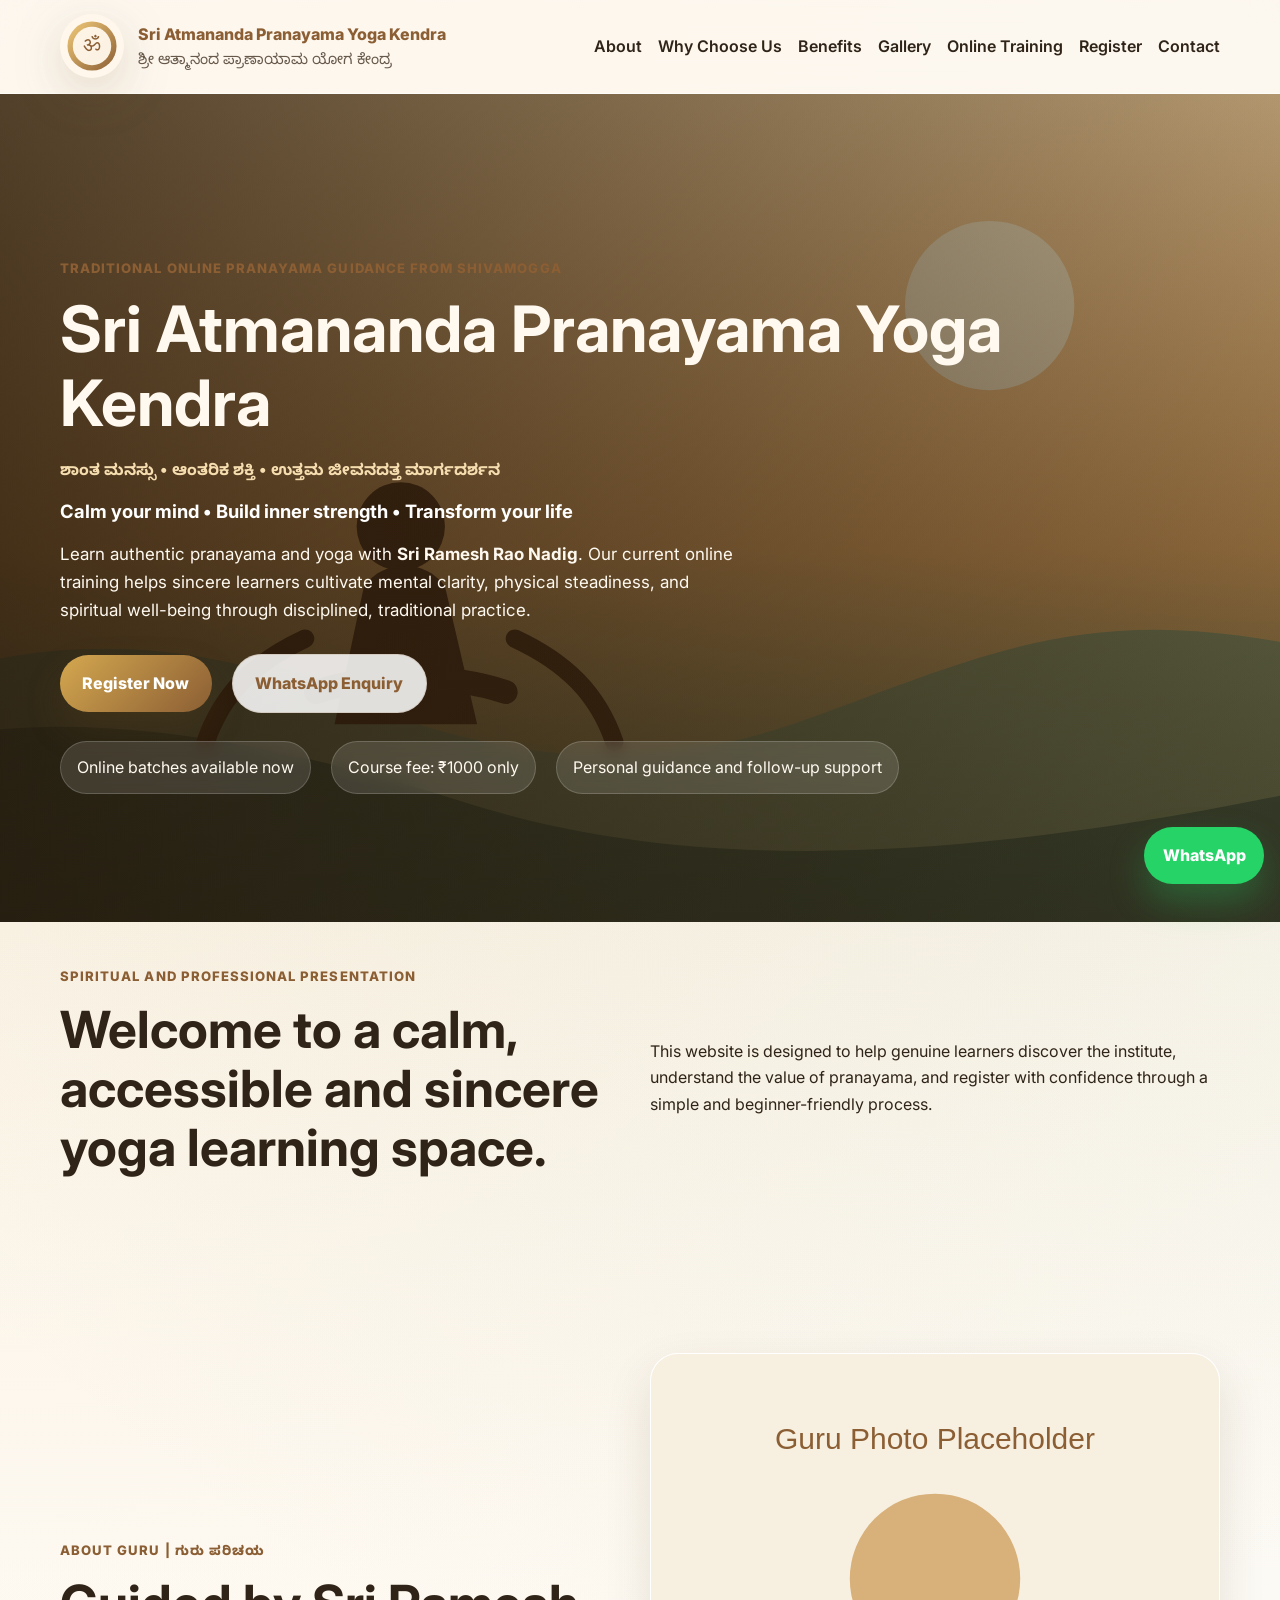
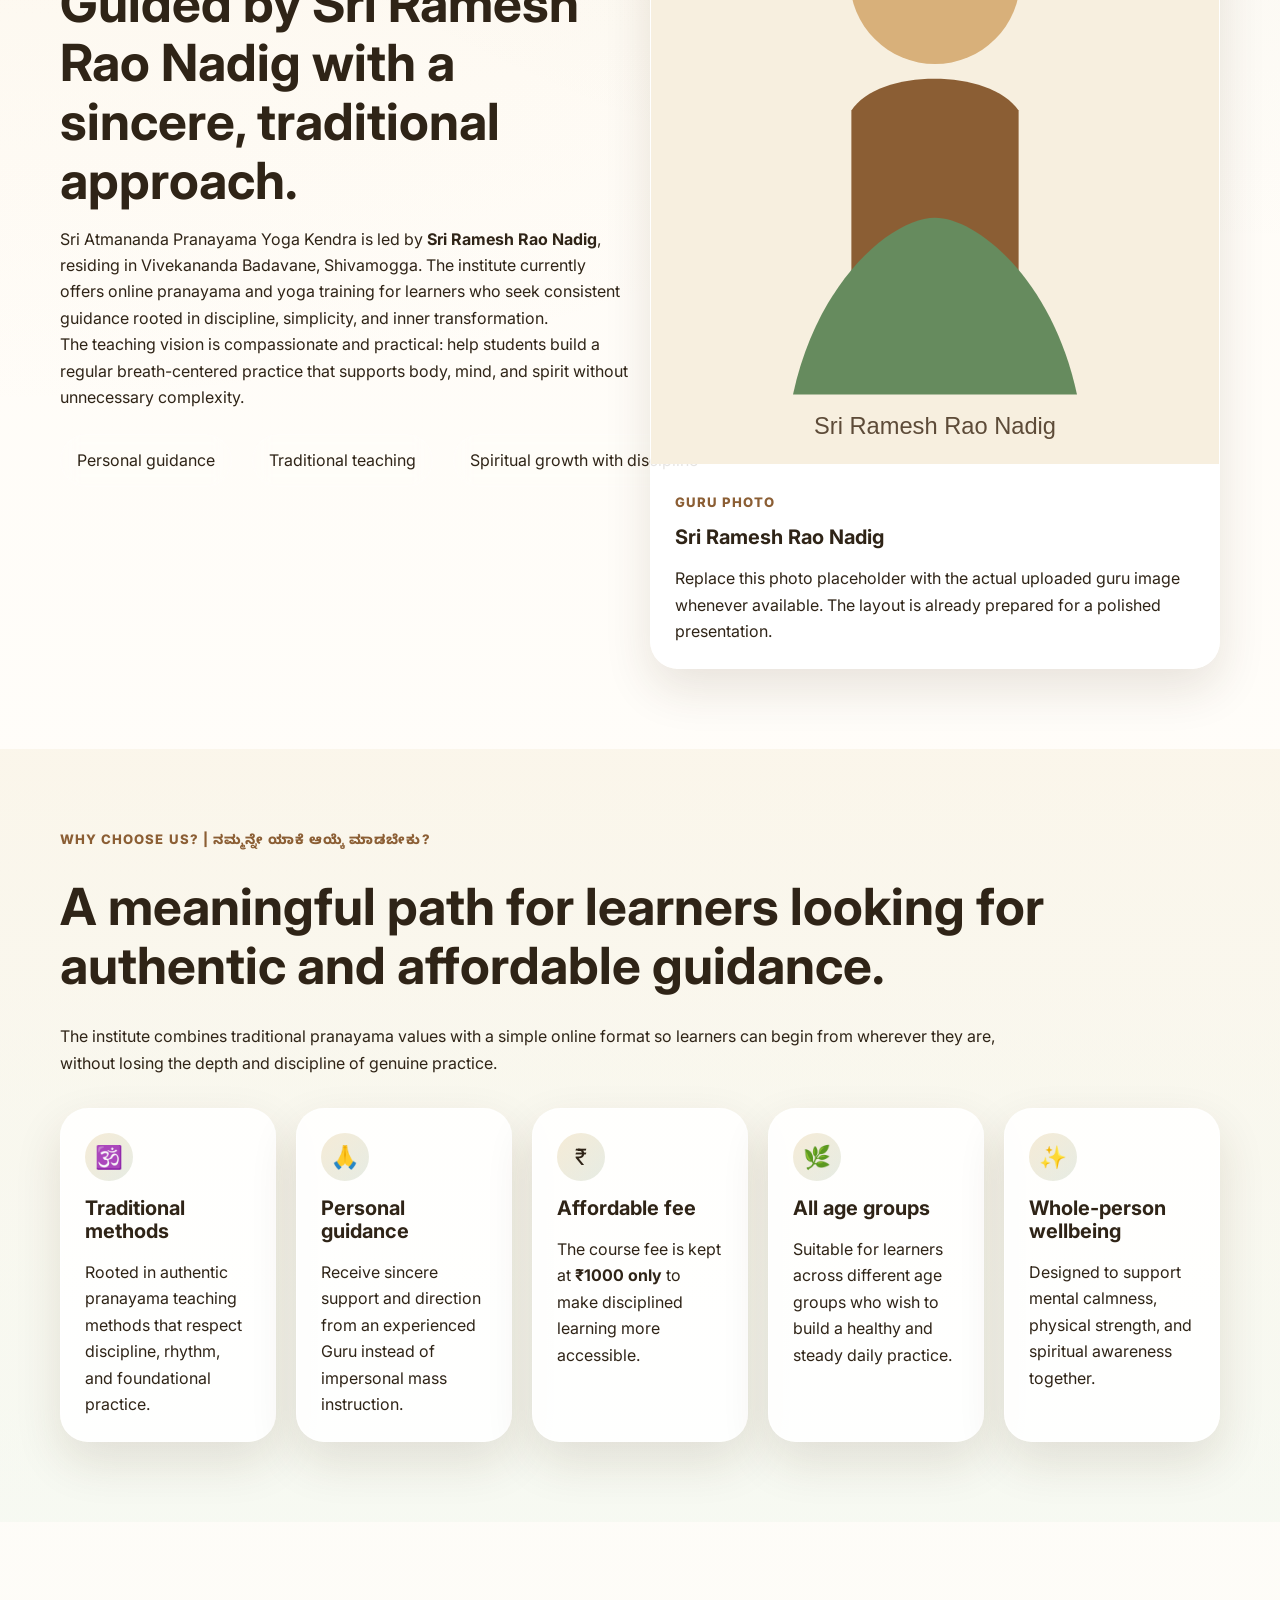
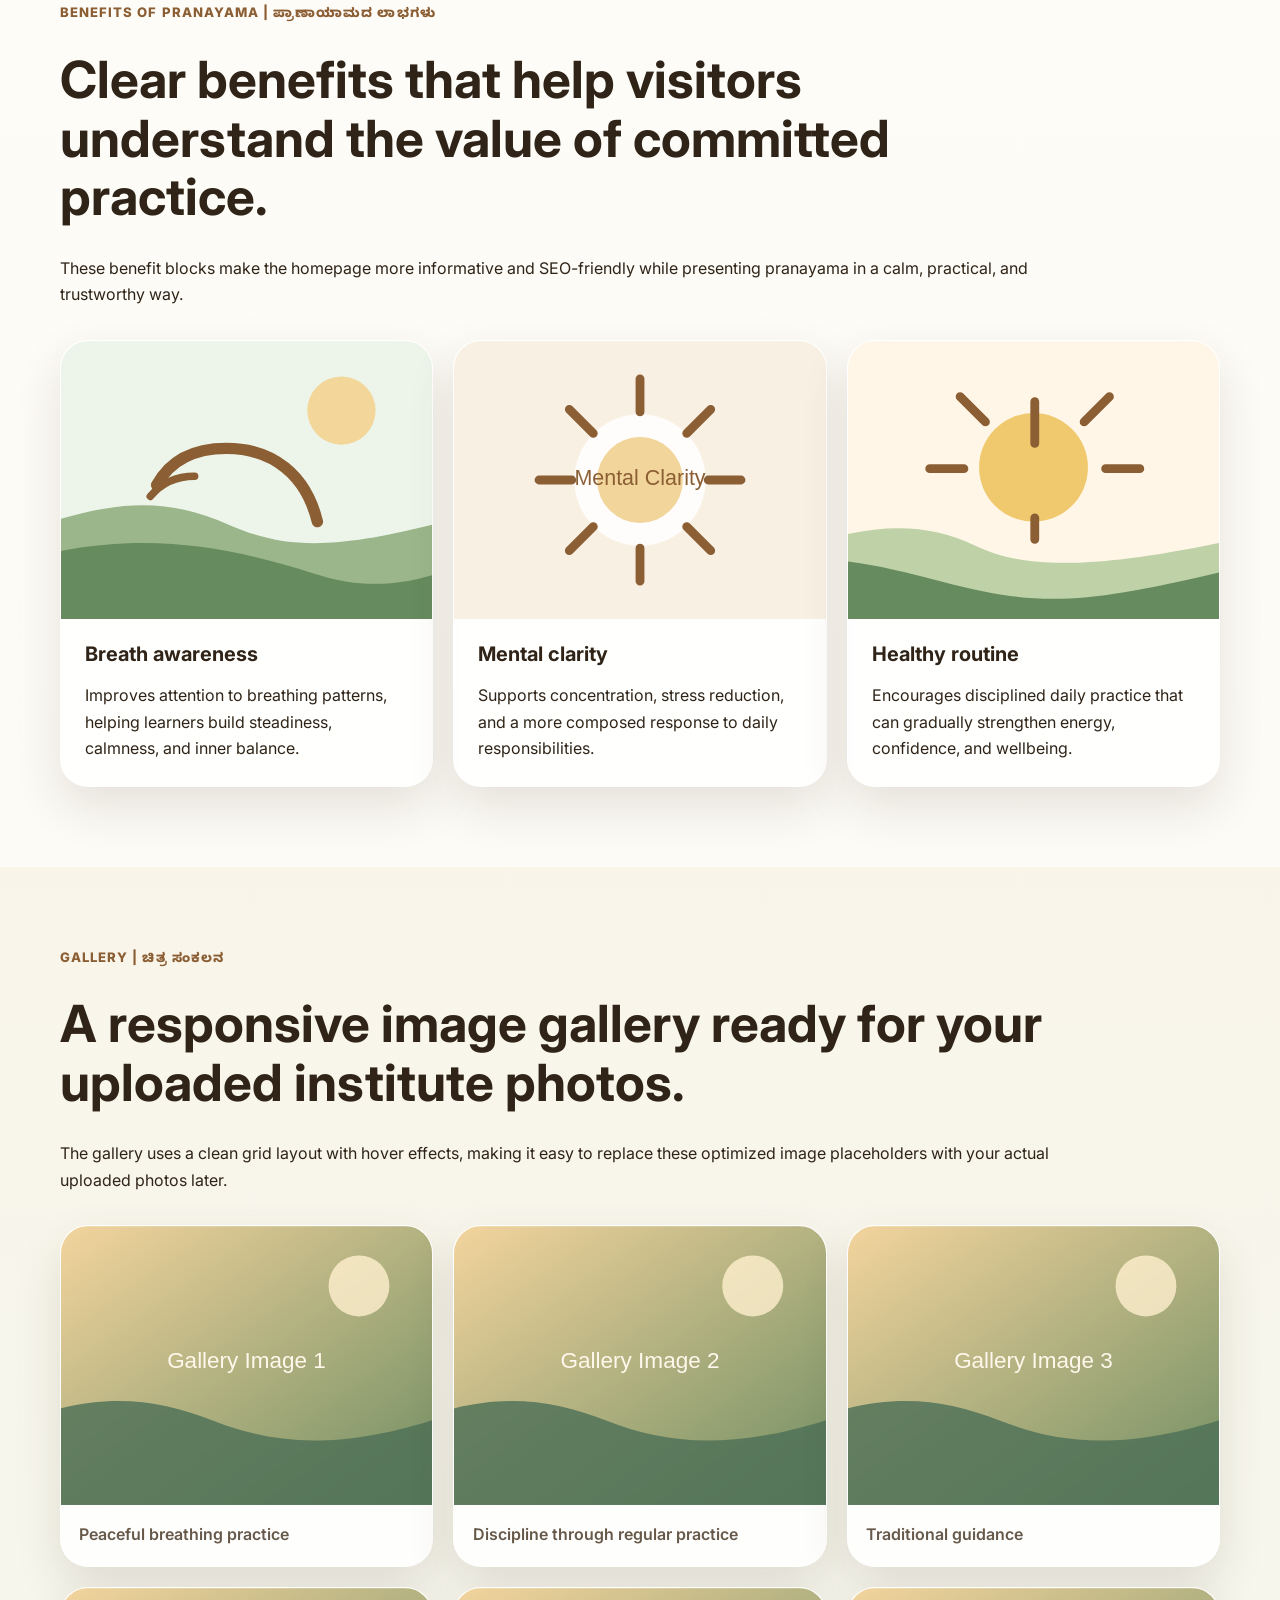
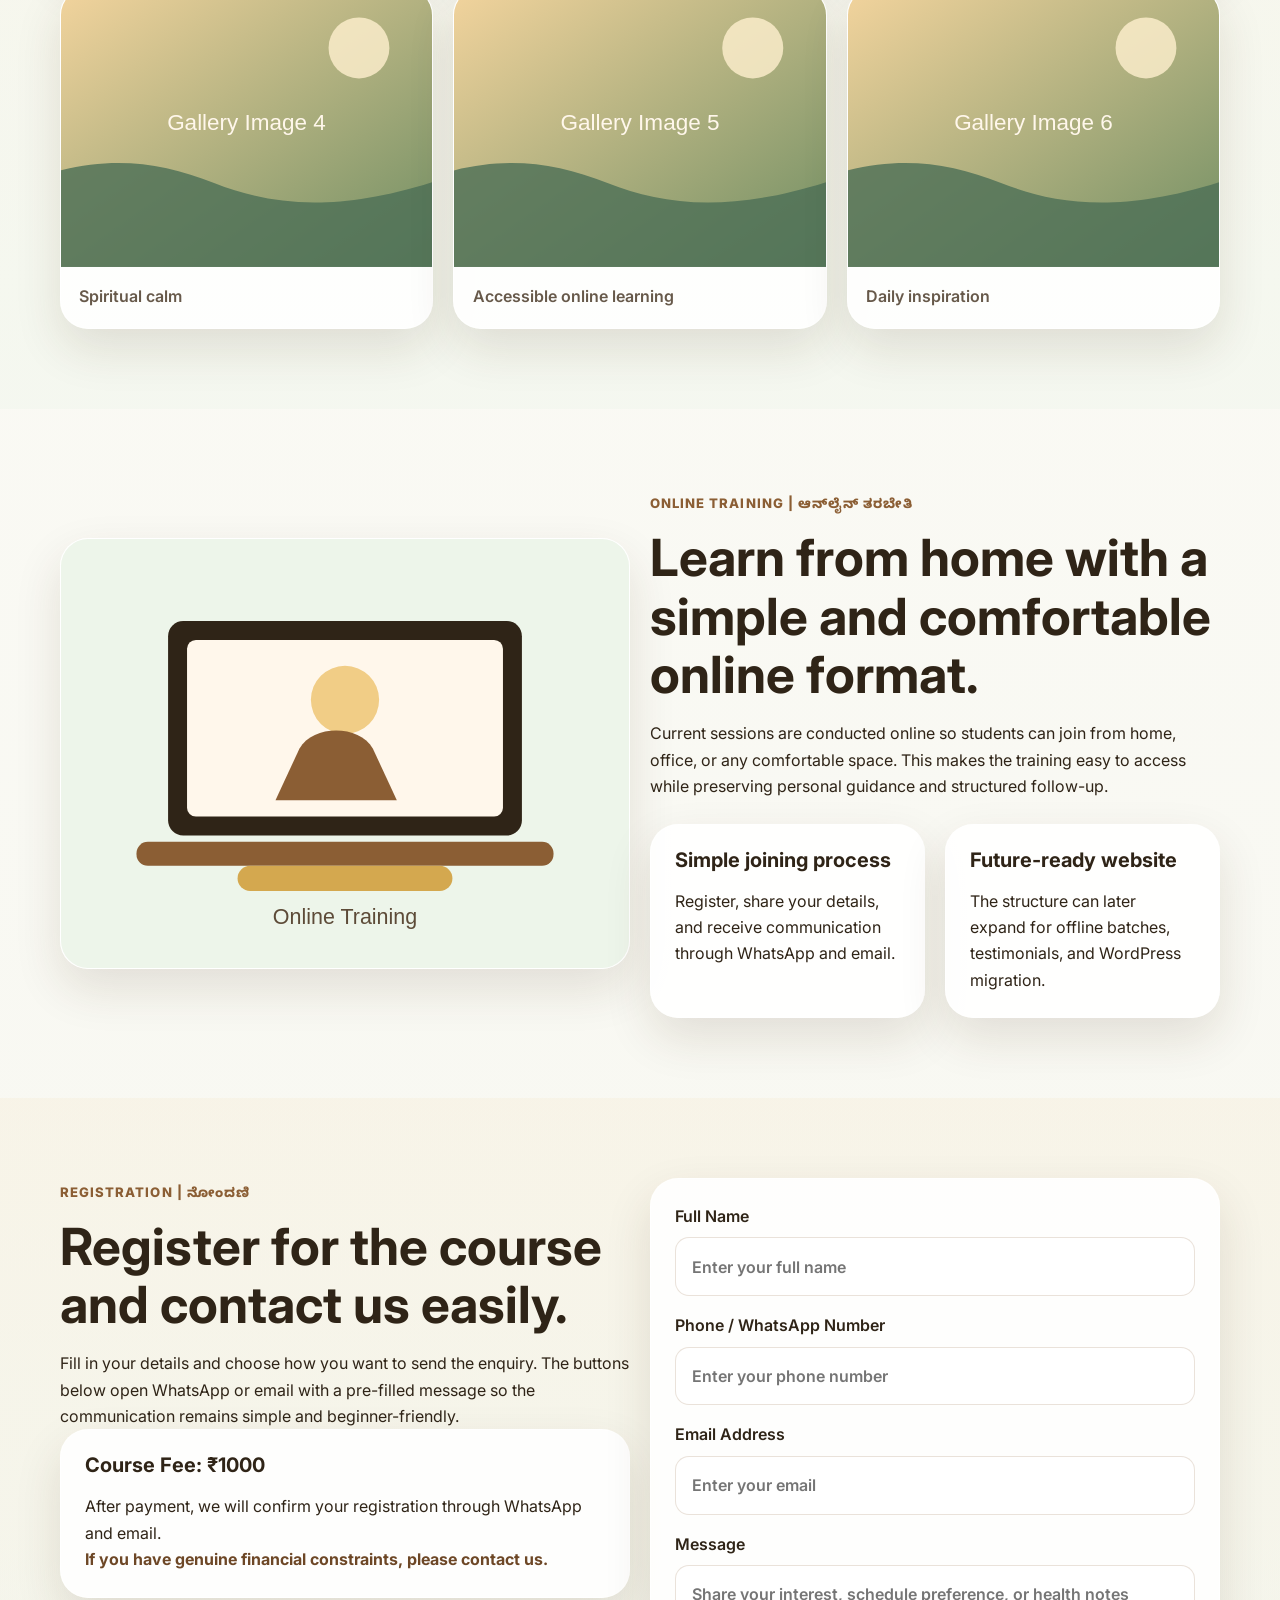
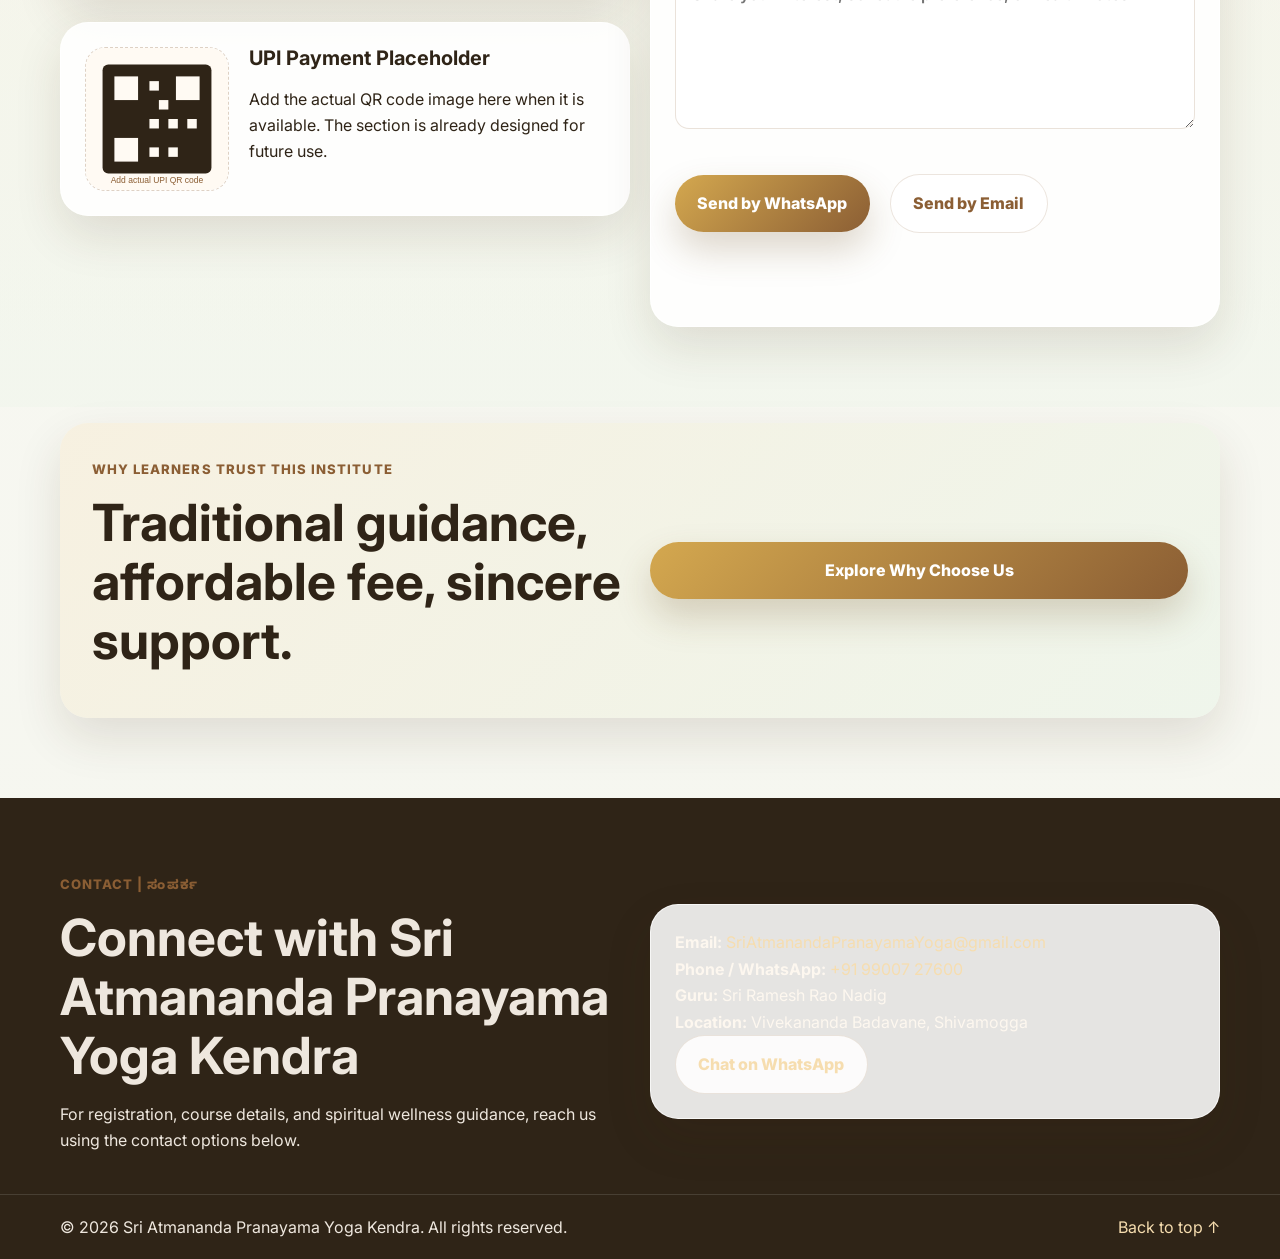
==== index.html @ c5e2871c "Final website upload from Codex Desktop" ====
<!DOCTYPE html>
<html lang="en">
  <head>
    <meta charset="UTF-8" />
    <meta name="viewport" content="width=device-width, initial-scale=1.0" />
    <title>Sri Atmananda Pranayama Yoga Kendra | Online Pranayama & Yoga Training in Shivamogga</title>
    <meta
      name="description"
      content="Sri Atmananda Pranayama Yoga Kendra offers traditional online pranayama and yoga training guided by Sri Ramesh Rao Nadig from Shivamogga. Join with personal guidance, affordable course fee, and a calm spiritual learning environment."
    />
    <meta
      name="keywords"
      content="Sri Atmananda Pranayama Yoga Kendra, Pranayama classes, Online yoga training, Sri Ramesh Rao Nadig, Shivamogga yoga, Kannada yoga classes, pranayama online"
    />
    <meta name="author" content="Tech SathyA" />
    <meta name="robots" content="index, follow" />
    <meta name="theme-color" content="#8b5e34" />
    <meta property="og:title" content="Sri Atmananda Pranayama Yoga Kendra" />
    <meta
      property="og:description"
      content="Calm your mind • Build inner strength • Transform your life through guided online pranayama and yoga training."
    />
    <meta property="og:type" content="website" />
    <meta property="og:url" content="https://example.github.io/site/" />
    <meta property="og:image" content="images/hero-pranayama.svg" />
    <meta name="twitter:card" content="summary_large_image" />
    <link rel="preconnect" href="https://fonts.googleapis.com" />
    <link rel="preconnect" href="https://fonts.gstatic.com" crossorigin />
    <link
      href="https://fonts.googleapis.com/css2?family=Inter:wght@400;500;600;700;800&family=Noto+Sans+Kannada:wght@400;500;600;700&display=swap"
      rel="stylesheet"
    />
    <link rel="stylesheet" href="style.css" />
    <script type="application/ld+json">
      {
        "@context": "https://schema.org",
        "@type": "SportsActivityLocation",
        "name": "Sri Atmananda Pranayama Yoga Kendra",
        "alternateName": "ಶ್ರೀ ಆತ್ಮಾನಂದ ಪ್ರಾಣಾಯಾಮ ಯೋಗ ಕೇಂದ್ರ",
        "description": "Traditional online pranayama and yoga training with personal guidance from Sri Ramesh Rao Nadig in Shivamogga.",
        "email": "SriAtmanandaPranayamaYoga@gmail.com",
        "telephone": "+91 99007 27600",
        "address": {
          "@type": "PostalAddress",
          "addressLocality": "Shivamogga",
          "addressRegion": "Karnataka",
          "addressCountry": "IN"
        },
        "founder": {
          "@type": "Person",
          "name": "Sri Ramesh Rao Nadig"
        },
        "offers": {
          "@type": "Offer",
          "name": "Online Pranayama and Yoga Training",
          "price": "1000",
          "priceCurrency": "INR"
        },
        "sameAs": ["https://wa.me/919900727600"]
      }
    </script>
  </head>
  <body>
    <a class="skip-link" href="#main-content">Skip to content</a>

    <header class="site-header" id="top">
      <div class="container nav-wrap">
        <a class="brand" href="#home" aria-label="Sri Atmananda Pranayama Yoga Kendra Home">
          <img
            class="brand-logo"
            src="images/logo.svg"
            width="64"
            height="64"
            alt="Sri Atmananda Pranayama Yoga Kendra logo with Om symbol"
          />
          <div>
            <p class="brand-title">Sri Atmananda Pranayama Yoga Kendra</p>
            <p class="brand-subtitle">ಶ್ರೀ ಆತ್ಮಾನಂದ ಪ್ರಾಣಾಯಾಮ ಯೋಗ ಕೇಂದ್ರ</p>
          </div>
        </a>

        <button class="menu-toggle" id="menuToggle" aria-expanded="false" aria-controls="navMenu" aria-label="Open menu">
          <span></span>
          <span></span>
          <span></span>
        </button>

        <nav class="nav-menu" id="navMenu" aria-label="Primary navigation">
          <a href="#about">About</a>
          <a href="#why-choose-us">Why Choose Us</a>
          <a href="#benefits">Benefits</a>
          <a href="#gallery">Gallery</a>
          <a href="#online-training">Online Training</a>
          <a href="#registration">Register</a>
          <a href="#contact">Contact</a>
        </nav>
      </div>
    </header>

    <main id="main-content">
      <section class="hero" id="home">
        <div class="hero-media">
          <img
            src="images/hero-pranayama.svg"
            width="1600"
            height="900"
            alt="Meditation and pranayama practice at sunrise representing calm breath and inner strength"
            fetchpriority="high"
          />
          <div class="hero-overlay"></div>
        </div>
        <div class="container hero-content reveal">
          <p class="eyebrow">Traditional online pranayama guidance from Shivamogga</p>
          <h1>Sri Atmananda Pranayama Yoga Kendra</h1>
          <p class="hero-kannada">ಶಾಂತ ಮನಸ್ಸು • ಆಂತರಿಕ ಶಕ್ತಿ • ಉತ್ತಮ ಜೀವನದತ್ತ ಮಾರ್ಗದರ್ಶನ</p>
          <p class="hero-mantra">Calm your mind • Build inner strength • Transform your life</p>
          <p class="lead">
            Learn authentic pranayama and yoga with <strong>Sri Ramesh Rao Nadig</strong>. Our current online
            training helps sincere learners cultivate mental clarity, physical steadiness, and spiritual well-being
            through disciplined, traditional practice.
          </p>
          <div class="hero-actions">
            <a class="btn btn-primary" href="#registration">Register Now</a>
            <a
              class="btn btn-secondary"
              href="https://wa.me/919900727600?text=Namasthe%20🙏%20I%20would%20like%20to%20know%20more%20about%20Sri%20Atmananda%20Pranayama%20Yoga%20Kendra."
              target="_blank"
              rel="noreferrer"
              >WhatsApp Enquiry</a
            >
          </div>
          <ul class="hero-highlights" role="list">
            <li>Online batches available now</li>
            <li>Course fee: ₹1000 only</li>
            <li>Personal guidance and follow-up support</li>
          </ul>
        </div>
      </section>

      <section class="section intro-band reveal">
        <div class="container intro-grid">
          <div>
            <p class="section-label">Spiritual and professional presentation</p>
            <h2>Welcome to a calm, accessible and sincere yoga learning space.</h2>
          </div>
          <p>
            This website is designed to help genuine learners discover the institute, understand the value of
            pranayama, and register with confidence through a simple and beginner-friendly process.
          </p>
        </div>
      </section>

      <section class="section" id="about">
        <div class="container split-layout split-reverse-on-mobile">
          <div class="reveal">
            <p class="section-label">About Guru | ಗುರು ಪರಿಚಯ</p>
            <h2>Guided by Sri Ramesh Rao Nadig with a sincere, traditional approach.</h2>
            <p>
              Sri Atmananda Pranayama Yoga Kendra is led by <strong>Sri Ramesh Rao Nadig</strong>, residing in
              Vivekananda Badavane, Shivamogga. The institute currently offers online pranayama and yoga training for
              learners who seek consistent guidance rooted in discipline, simplicity, and inner transformation.
            </p>
            <p>
              The teaching vision is compassionate and practical: help students build a regular breath-centered
              practice that supports body, mind, and spirit without unnecessary complexity.
            </p>
            <div class="about-points">
              <span>Personal guidance</span>
              <span>Traditional teaching</span>
              <span>Spiritual growth with discipline</span>
            </div>
          </div>
          <article class="guru-card reveal">
            <img
              src="images/guru-ramesh-rao.svg"
              width="720"
              height="900"
              alt="Portrait placeholder for Yoga Guru Sri Ramesh Rao Nadig"
              loading="lazy"
            />
            <div class="guru-card-body">
              <p class="section-label">Guru Photo</p>
              <h3>Sri Ramesh Rao Nadig</h3>
              <p>
                Replace this photo placeholder with the actual uploaded guru image whenever available. The layout is
                already prepared for a polished presentation.
              </p>
            </div>
          </article>
        </div>
      </section>

      <section class="section section-tint" id="why-choose-us">
        <div class="container">
          <div class="section-heading reveal">
            <p class="section-label">Why Choose Us? | ನಮ್ಮನ್ನೇ ಯಾಕೆ ಆಯ್ಕೆ ಮಾಡಬೇಕು?</p>
            <h2>A meaningful path for learners looking for authentic and affordable guidance.</h2>
            <p>
              The institute combines traditional pranayama values with a simple online format so learners can begin
              from wherever they are, without losing the depth and discipline of genuine practice.
            </p>
          </div>
          <div class="card-grid five-up">
            <article class="feature-card reveal">
              <div class="icon-badge">🕉️</div>
              <h3>Traditional methods</h3>
              <p>Rooted in authentic pranayama teaching methods that respect discipline, rhythm, and foundational practice.</p>
            </article>
            <article class="feature-card reveal">
              <div class="icon-badge">🙏</div>
              <h3>Personal guidance</h3>
              <p>Receive sincere support and direction from an experienced Guru instead of impersonal mass instruction.</p>
            </article>
            <article class="feature-card reveal">
              <div class="icon-badge">₹</div>
              <h3>Affordable fee</h3>
              <p>The course fee is kept at <strong>₹1000 only</strong> to make disciplined learning more accessible.</p>
            </article>
            <article class="feature-card reveal">
              <div class="icon-badge">🌿</div>
              <h3>All age groups</h3>
              <p>Suitable for learners across different age groups who wish to build a healthy and steady daily practice.</p>
            </article>
            <article class="feature-card reveal">
              <div class="icon-badge">✨</div>
              <h3>Whole-person wellbeing</h3>
              <p>Designed to support mental calmness, physical strength, and spiritual awareness together.</p>
            </article>
          </div>
        </div>
      </section>

      <section class="section" id="benefits">
        <div class="container">
          <div class="section-heading reveal">
            <p class="section-label">Benefits of Pranayama | ಪ್ರಾಣಾಯಾಮದ ಲಾಭಗಳು</p>
            <h2>Clear benefits that help visitors understand the value of committed practice.</h2>
            <p>
              These benefit blocks make the homepage more informative and SEO-friendly while presenting pranayama in a
              calm, practical, and trustworthy way.
            </p>
          </div>
          <div class="benefit-grid">
            <article class="benefit-card reveal">
              <img
                src="images/benefit-breath.svg"
                width="640"
                height="440"
                alt="Nature-inspired image representing deep breath awareness and calm regulation"
                loading="lazy"
              />
              <div>
                <h3>Breath awareness</h3>
                <p>Improves attention to breathing patterns, helping learners build steadiness, calmness, and inner balance.</p>
              </div>
            </article>
            <article class="benefit-card reveal">
              <img
                src="images/benefit-mind.svg"
                width="640"
                height="440"
                alt="Meditative image representing focus, clarity and emotional steadiness"
                loading="lazy"
              />
              <div>
                <h3>Mental clarity</h3>
                <p>Supports concentration, stress reduction, and a more composed response to daily responsibilities.</p>
              </div>
            </article>
            <article class="benefit-card reveal">
              <img
                src="images/benefit-energy.svg"
                width="640"
                height="440"
                alt="Sunrise image symbolizing vitality, inner energy and healthy routine"
                loading="lazy"
              />
              <div>
                <h3>Healthy routine</h3>
                <p>Encourages disciplined daily practice that can gradually strengthen energy, confidence, and wellbeing.</p>
              </div>
            </article>
          </div>
        </div>
      </section>

      <section class="section section-tint" id="gallery">
        <div class="container">
          <div class="section-heading reveal">
            <p class="section-label">Gallery | ಚಿತ್ರ ಸಂಕಲನ</p>
            <h2>A responsive image gallery ready for your uploaded institute photos.</h2>
            <p>
              The gallery uses a clean grid layout with hover effects, making it easy to replace these optimized image
              placeholders with your actual uploaded photos later.
            </p>
          </div>
          <div class="gallery-grid">
            <figure class="gallery-card reveal">
              <img src="images/gallery-1.svg" width="600" height="420" alt="Meditation and pranayama session visual for gallery item one" loading="lazy" />
              <figcaption>Peaceful breathing practice</figcaption>
            </figure>
            <figure class="gallery-card reveal">
              <img src="images/gallery-2.svg" width="600" height="420" alt="Yoga posture and mindful training visual for gallery item two" loading="lazy" />
              <figcaption>Discipline through regular practice</figcaption>
            </figure>
            <figure class="gallery-card reveal">
              <img src="images/gallery-3.svg" width="600" height="420" alt="Traditional yoga session visual for gallery item three" loading="lazy" />
              <figcaption>Traditional guidance</figcaption>
            </figure>
            <figure class="gallery-card reveal">
              <img src="images/gallery-4.svg" width="600" height="420" alt="Calm spiritual learning atmosphere visual for gallery item four" loading="lazy" />
              <figcaption>Spiritual calm</figcaption>
            </figure>
            <figure class="gallery-card reveal">
              <img src="images/gallery-5.svg" width="600" height="420" alt="Group online yoga learning visual for gallery item five" loading="lazy" />
              <figcaption>Accessible online learning</figcaption>
            </figure>
            <figure class="gallery-card reveal">
              <img src="images/gallery-6.svg" width="600" height="420" alt="Sunrise wellness and pranayama inspiration visual for gallery item six" loading="lazy" />
              <figcaption>Daily inspiration</figcaption>
            </figure>
          </div>
        </div>
      </section>

      <section class="section" id="online-training">
        <div class="container split-layout">
          <div class="training-visual reveal">
            <img
              src="images/online-training.svg"
              width="900"
              height="680"
              alt="Laptop-based online pranayama session representing digital yoga training"
              loading="lazy"
            />
          </div>
          <div class="reveal">
            <p class="section-label">Online Training | ಆನ್‌ಲೈನ್ ತರಬೇತಿ</p>
            <h2>Learn from home with a simple and comfortable online format.</h2>
            <p>
              Current sessions are conducted online so students can join from home, office, or any comfortable space.
              This makes the training easy to access while preserving personal guidance and structured follow-up.
            </p>
            <div class="mini-grid">
              <article class="mini-card">
                <h3>Simple joining process</h3>
                <p>Register, share your details, and receive communication through WhatsApp and email.</p>
              </article>
              <article class="mini-card">
                <h3>Future-ready website</h3>
                <p>The structure can later expand for offline batches, testimonials, and WordPress migration.</p>
              </article>
            </div>
          </div>
        </div>
      </section>

      <section class="section section-tint" id="registration">
        <div class="container split-layout align-start">
          <div class="reveal">
            <p class="section-label">Registration | ನೋಂದಣಿ</p>
            <h2>Register for the course and contact us easily.</h2>
            <p>
              Fill in your details and choose how you want to send the enquiry. The buttons below open WhatsApp or
              email with a pre-filled message so the communication remains simple and beginner-friendly.
            </p>
            <div class="pricing-card">
              <h3>Course Fee: ₹1000</h3>
              <p>After payment, we will confirm your registration through WhatsApp and email.</p>
              <p class="support-note">If you have genuine financial constraints, please contact us.</p>
            </div>
            <div class="upi-card">
              <img src="images/upi-placeholder.svg" width="300" height="300" alt="UPI QR code placeholder for Sri Atmananda Pranayama Yoga Kendra" loading="lazy" />
              <div>
                <h3>UPI Payment Placeholder</h3>
                <p>Add the actual QR code image here when it is available. The section is already designed for future use.</p>
              </div>
            </div>
          </div>
          <div class="form-shell reveal">
            <form id="registrationForm" class="registration-form">
              <label>
                Full Name
                <input id="name" name="name" type="text" placeholder="Enter your full name" required />
              </label>
              <label>
                Phone / WhatsApp Number
                <input id="phone" name="phone" type="tel" placeholder="Enter your phone number" required />
              </label>
              <label>
                Email Address
                <input id="email" name="email" type="email" placeholder="Enter your email" required />
              </label>
              <label>
                Message
                <textarea id="message" name="message" rows="5" placeholder="Share your interest, schedule preference, or health notes"></textarea>
              </label>
              <div class="form-actions">
                <button class="btn btn-primary" id="sendWhatsApp" type="button">Send by WhatsApp</button>
                <button class="btn btn-secondary" id="sendEmail" type="button">Send by Email</button>
              </div>
              <p class="form-status" id="formStatus" aria-live="polite"></p>
            </form>
          </div>
        </div>
      </section>

      <section class="section short-cta reveal">
        <div class="container cta-shell">
          <div>
            <p class="section-label">Why learners trust this institute</p>
            <h2>Traditional guidance, affordable fee, sincere support.</h2>
          </div>
          <a class="btn btn-primary" href="#why-choose-us">Explore Why Choose Us</a>
        </div>
      </section>
    </main>

    <footer class="site-footer" id="contact">
      <div class="container footer-grid">
        <div class="reveal">
          <p class="section-label">Contact | ಸಂಪರ್ಕ</p>
          <h2>Connect with Sri Atmananda Pranayama Yoga Kendra</h2>
          <p>
            For registration, course details, and spiritual wellness guidance, reach us using the contact options below.
          </p>
        </div>
        <div class="contact-card reveal">
          <p><strong>Email:</strong> <a href="mailto:SriAtmanandaPranayamaYoga@gmail.com">SriAtmanandaPranayamaYoga@gmail.com</a></p>
          <p><strong>Phone / WhatsApp:</strong> <a href="tel:+919900727600">+91 99007 27600</a></p>
          <p><strong>Guru:</strong> Sri Ramesh Rao Nadig</p>
          <p><strong>Location:</strong> Vivekananda Badavane, Shivamogga</p>
          <a
            class="btn btn-secondary"
            href="https://wa.me/919900727600?text=Namasthe%20🙏%20I%20am%20interested%20in%20your%20pranayama%20course."
            target="_blank"
            rel="noreferrer"
            >Chat on WhatsApp</a
          >
        </div>
      </div>
      <div class="footer-bottom">
        <div class="container footer-bottom-wrap">
          <p>© <span id="currentYear"></span> Sri Atmananda Pranayama Yoga Kendra. All rights reserved.</p>
          <a href="#top">Back to top ↑</a>
        </div>
      </div>
    </footer>

    <a
      class="floating-whatsapp"
      href="https://wa.me/919900727600?text=Namasthe%20🙏%20I%20would%20like%20to%20know%20more%20about%20the%20pranayama%20course."
      target="_blank"
      rel="noreferrer"
      aria-label="Chat on WhatsApp"
      >WhatsApp</a
    >

    <script src="script.js"></script>
  </body>
</html>
---- style.css ----
:root {
  --bg: #fffaf3;
  --surface: rgba(255, 255, 255, 0.88);
  --surface-strong: #ffffff;
  --surface-tint: #f7f0df;
  --surface-soft: #edf5ea;
  --text: #2f2417;
  --muted: #67594a;
  --primary: #8b5e34;
  --primary-dark: #6d4726;
  --gold: #d4a84f;
  --green: #668b5e;
  --border: rgba(139, 94, 52, 0.16);
  --shadow: 0 20px 48px rgba(67, 45, 19, 0.12);
  --radius-lg: 28px;
  --radius-md: 20px;
  --radius-sm: 14px;
  --container: min(1160px, calc(100% - 2rem));
  --transition: 220ms ease;
}

* {
  box-sizing: border-box;
}

html {
  scroll-behavior: smooth;
}

body {
  margin: 0;
  font-family: "Inter", "Noto Sans Kannada", system-ui, sans-serif;
  color: var(--text);
  background:
    radial-gradient(circle at top left, rgba(212, 168, 79, 0.18), transparent 26%),
    radial-gradient(circle at right top, rgba(102, 139, 94, 0.12), transparent 24%),
    linear-gradient(180deg, #fffaf3 0%, #fffdf9 32%, #f5f6ef 100%);
  line-height: 1.65;
}

a {
  color: var(--primary);
  text-decoration: none;
}

a:hover {
  text-decoration: underline;
}

img {
  display: block;
  max-width: 100%;
  height: auto;
}

button,
input,
textarea {
  font: inherit;
}

.container {
  width: var(--container);
  margin-inline: auto;
}

.skip-link {
  position: absolute;
  left: -999px;
  top: 1rem;
}

.skip-link:focus {
  left: 1rem;
  z-index: 100;
  background: #fff;
  padding: 0.8rem 1rem;
  border-radius: 999px;
}

.site-header {
  position: sticky;
  top: 0;
  z-index: 30;
  background: rgba(255, 250, 243, 0.84);
  backdrop-filter: blur(16px);
  border-bottom: 1px solid rgba(255, 255, 255, 0.55);
}

.nav-wrap,
.intro-grid,
.split-layout,
.footer-grid,
.footer-bottom-wrap,
.cta-shell,
.mini-grid,
.benefit-grid,
.gallery-grid,
.card-grid,
.form-actions,
.hero-actions,
.about-points,
.hero-highlights {
  display: grid;
  gap: 1.25rem;
}

.nav-wrap {
  grid-template-columns: auto auto;
  align-items: center;
  justify-content: space-between;
  padding: 0.9rem 0;
}

.brand {
  display: inline-flex;
  align-items: center;
  gap: 0.85rem;
}

.brand:hover {
  text-decoration: none;
}

.brand-logo {
  width: 4rem;
  height: 4rem;
  filter: drop-shadow(0 14px 24px rgba(107, 71, 27, 0.18));
}

.brand-title,
.brand-subtitle {
  margin: 0;
}

.brand-title {
  font-size: 1rem;
  font-weight: 800;
}

.brand-subtitle {
  font-size: 0.92rem;
  color: var(--muted);
}

.nav-menu {
  display: flex;
  flex-wrap: wrap;
  gap: 1rem;
  align-items: center;
}

.nav-menu a {
  font-weight: 600;
  color: var(--text);
}

.menu-toggle {
  display: none;
  width: 3rem;
  height: 3rem;
  border: 1px solid var(--border);
  border-radius: 999px;
  background: var(--surface-strong);
  align-items: center;
  justify-content: center;
  gap: 0.22rem;
  padding: 0.5rem;
}

.menu-toggle span {
  display: block;
  width: 1.2rem;
  height: 2px;
  background: var(--text);
  border-radius: 999px;
}

.section {
  padding: 5rem 0;
}

.section-tint {
  background: linear-gradient(180deg, rgba(247, 240, 223, 0.55), rgba(237, 245, 234, 0.42));
}

.section-label,
.eyebrow {
  display: inline-block;
  margin-bottom: 0.8rem;
  text-transform: uppercase;
  letter-spacing: 0.08em;
  font-weight: 800;
  font-size: 0.82rem;
  color: var(--primary);
}

h1,
h2,
h3 {
  margin: 0 0 1rem;
  line-height: 1.15;
}

h1 {
  font-size: clamp(2.5rem, 5vw, 4.75rem);
}

h2 {
  font-size: clamp(2rem, 4vw, 3.25rem);
}

h3 {
  font-size: 1.25rem;
}

p,
ul,
figure {
  margin: 0;
}

.lead {
  max-width: 62ch;
  font-size: 1.06rem;
}

.hero {
  position: relative;
  min-height: 92vh;
  display: grid;
  align-items: center;
  overflow: clip;
}

.hero-media,
.hero-media img,
.hero-overlay {
  position: absolute;
  inset: 0;
}

.hero-media img {
  width: 100%;
  height: 100%;
  object-fit: cover;
}

.hero-overlay {
  background:
    linear-gradient(90deg, rgba(33, 20, 7, 0.72) 0%, rgba(33, 20, 7, 0.48) 45%, rgba(33, 20, 7, 0.18) 100%),
    linear-gradient(180deg, rgba(33, 20, 7, 0.18), rgba(33, 20, 7, 0.58));
}

.hero-content {
  position: relative;
  z-index: 1;
  color: #fff9f0;
  padding: 8rem 0 6rem;
}

.hero-kannada,
.hero-mantra {
  font-weight: 700;
  margin-bottom: 0.9rem;
}

.hero-kannada {
  color: #f6ddaf;
}

.hero-mantra {
  color: #ffffff;
  font-size: 1.15rem;
}

.hero-actions,
.form-actions {
  grid-template-columns: repeat(2, max-content);
  align-items: center;
  margin: 1.8rem 0;
}

.hero-highlights {
  grid-template-columns: repeat(3, minmax(0, max-content));
  list-style: none;
  padding: 0;
}

.hero-highlights li,
.about-points span {
  background: rgba(255, 255, 255, 0.12);
  border: 1px solid rgba(255, 255, 255, 0.18);
  border-radius: 999px;
  padding: 0.75rem 1rem;
  backdrop-filter: blur(8px);
}

.intro-band {
  padding-top: 2.5rem;
}

.intro-grid,
.split-layout,
.footer-grid,
.cta-shell {
  grid-template-columns: repeat(2, minmax(0, 1fr));
  align-items: center;
}

.section-heading {
  display: grid;
  gap: 0.8rem;
  margin-bottom: 2rem;
  max-width: 62rem;
}

.guru-card,
.feature-card,
.benefit-card,
.gallery-card,
.training-visual,
.pricing-card,
.upi-card,
.form-shell,
.contact-card,
.mini-card {
  background: var(--surface);
  border: 1px solid rgba(255, 255, 255, 0.7);
  border-radius: var(--radius-lg);
  box-shadow: var(--shadow);
}

.guru-card,
.gallery-card,
.training-visual,
.form-shell {
  overflow: hidden;
}

.guru-card img,
.training-visual img,
.gallery-card img,
.benefit-card img {
  width: 100%;
  object-fit: cover;
}

.guru-card-body,
.feature-card,
.benefit-card div,
.pricing-card,
.upi-card,
.form-shell,
.contact-card,
.mini-card {
  padding: 1.5rem;
}

.about-points {
  grid-template-columns: repeat(3, max-content);
  margin-top: 1.5rem;
}

.card-grid {
  grid-template-columns: repeat(5, minmax(0, 1fr));
}

.feature-card {
  transition: transform var(--transition), box-shadow var(--transition);
}

.feature-card:hover,
.gallery-card:hover {
  transform: translateY(-6px);
}

.icon-badge {
  display: grid;
  place-items: center;
  width: 3rem;
  height: 3rem;
  margin-bottom: 1rem;
  border-radius: 50%;
  background: linear-gradient(135deg, rgba(212, 168, 79, 0.22), rgba(102, 139, 94, 0.16));
  font-size: 1.4rem;
}

.benefit-grid {
  grid-template-columns: repeat(3, minmax(0, 1fr));
}

.benefit-card {
  overflow: hidden;
}

.benefit-card img {
  aspect-ratio: 4 / 3;
}

.gallery-grid {
  grid-template-columns: repeat(3, minmax(0, 1fr));
}

.gallery-card {
  position: relative;
  transition: transform var(--transition), box-shadow var(--transition);
}

.gallery-card img {
  aspect-ratio: 4 / 3;
  transition: transform 320ms ease, filter 320ms ease;
}

.gallery-card figcaption {
  padding: 1rem 1.15rem 1.2rem;
  color: var(--muted);
  font-weight: 600;
}

.gallery-card:hover img {
  transform: scale(1.04);
  filter: saturate(1.08);
}

.mini-grid {
  grid-template-columns: repeat(2, minmax(0, 1fr));
  margin-top: 1.5rem;
}

.align-start {
  align-items: start;
}

.upi-card {
  display: grid;
  grid-template-columns: auto 1fr;
  gap: 1.25rem;
  margin-top: 1.5rem;
}

.upi-card img {
  width: 9rem;
  border-radius: var(--radius-md);
  border: 1px dashed rgba(139, 94, 52, 0.28);
}

.support-note {
  color: var(--primary-dark);
  font-weight: 700;
}

.registration-form {
  display: grid;
  gap: 1rem;
}

.registration-form label {
  display: grid;
  gap: 0.5rem;
  font-weight: 600;
}

.registration-form input,
.registration-form textarea {
  width: 100%;
  padding: 0.95rem 1rem;
  border: 1px solid rgba(139, 94, 52, 0.18);
  border-radius: var(--radius-sm);
  background: rgba(255, 255, 255, 0.95);
  color: var(--text);
}

.registration-form input:focus,
.registration-form textarea:focus {
  outline: 2px solid rgba(212, 168, 79, 0.45);
  border-color: rgba(139, 94, 52, 0.4);
}

.form-status {
  min-height: 1.5rem;
  color: var(--green);
  font-weight: 600;
}

.btn {
  display: inline-flex;
  align-items: center;
  justify-content: center;
  min-height: 3rem;
  padding: 0.95rem 1.4rem;
  border: 0;
  border-radius: 999px;
  font-weight: 800;
  cursor: pointer;
  transition: transform var(--transition), box-shadow var(--transition), background var(--transition);
}

.btn:hover {
  text-decoration: none;
  transform: translateY(-2px);
}

.btn-primary {
  background: linear-gradient(135deg, var(--gold), var(--primary));
  color: #fff;
  box-shadow: 0 18px 36px rgba(107, 71, 27, 0.22);
}

.btn-secondary {
  background: rgba(255, 255, 255, 0.86);
  color: var(--primary);
  border: 1px solid rgba(139, 94, 52, 0.16);
}

.short-cta {
  padding-top: 1rem;
}

.cta-shell {
  padding: 2rem;
  border-radius: var(--radius-lg);
  background: linear-gradient(135deg, rgba(247, 240, 223, 0.92), rgba(237, 245, 234, 0.8));
  box-shadow: var(--shadow);
}

.site-footer {
  background: #2f2417;
  color: rgba(255, 249, 240, 0.92);
  padding-top: 4.5rem;
}

.site-footer a {
  color: #f6ddaf;
}

.footer-bottom {
  margin-top: 2.5rem;
  border-top: 1px solid rgba(255, 255, 255, 0.12);
}

.footer-bottom-wrap {
  grid-template-columns: auto auto;
  justify-content: space-between;
  align-items: center;
  padding: 1.2rem 0;
}

.floating-whatsapp {
  position: fixed;
  right: 1rem;
  bottom: 1rem;
  z-index: 25;
  padding: 0.95rem 1.15rem;
  border-radius: 999px;
  background: #25d366;
  color: #fff;
  box-shadow: 0 18px 36px rgba(37, 211, 102, 0.28);
  font-weight: 800;
}

.floating-whatsapp:hover {
  text-decoration: none;
}

.reveal {
  opacity: 0;
  transform: translateY(24px);
  transition: opacity 560ms ease, transform 560ms ease;
}

.reveal.is-visible {
  opacity: 1;
  transform: translateY(0);
}

@media (prefers-reduced-motion: reduce) {
  html {
    scroll-behavior: auto;
  }

  *,
  *::before,
  *::after {
    animation: none !important;
    transition: none !important;
  }

  .reveal {
    opacity: 1;
    transform: none;
  }
}

@media (max-width: 1100px) {
  .card-grid {
    grid-template-columns: repeat(3, minmax(0, 1fr));
  }

  .benefit-grid,
  .gallery-grid {
    grid-template-columns: repeat(2, minmax(0, 1fr));
  }

  .hero-highlights,
  .about-points {
    grid-template-columns: repeat(2, max-content);
  }
}

@media (max-width: 820px) {
  .menu-toggle {
    display: inline-flex;
  }

  .nav-wrap {
    grid-template-columns: auto auto;
  }

  .nav-menu {
    position: absolute;
    top: calc(100% + 0.5rem);
    left: 1rem;
    right: 1rem;
    display: none;
    flex-direction: column;
    align-items: flex-start;
    padding: 1rem;
    border-radius: var(--radius-md);
    background: rgba(255, 250, 243, 0.98);
    box-shadow: var(--shadow);
  }

  .nav-menu.open {
    display: flex;
  }

  .intro-grid,
  .split-layout,
  .footer-grid,
  .cta-shell,
  .benefit-grid,
  .gallery-grid,
  .mini-grid,
  .card-grid,
  .hero-actions,
  .form-actions,
  .footer-bottom-wrap,
  .upi-card {
    grid-template-columns: 1fr;
  }

  .hero {
    min-height: auto;
  }

  .hero-content {
    padding: 7rem 0 5rem;
  }

  .hero-highlights,
  .about-points {
    grid-template-columns: 1fr;
  }
}

@media (max-width: 640px) {
  .section {
    padding: 4rem 0;
  }

  .brand-title {
    font-size: 0.94rem;
  }

  .brand-subtitle {
    font-size: 0.83rem;
  }

  .btn {
    width: 100%;
  }

  .floating-whatsapp {
    left: 1rem;
    text-align: center;
  }

  .upi-card img {
    width: 100%;
    max-width: 12rem;
  }
}
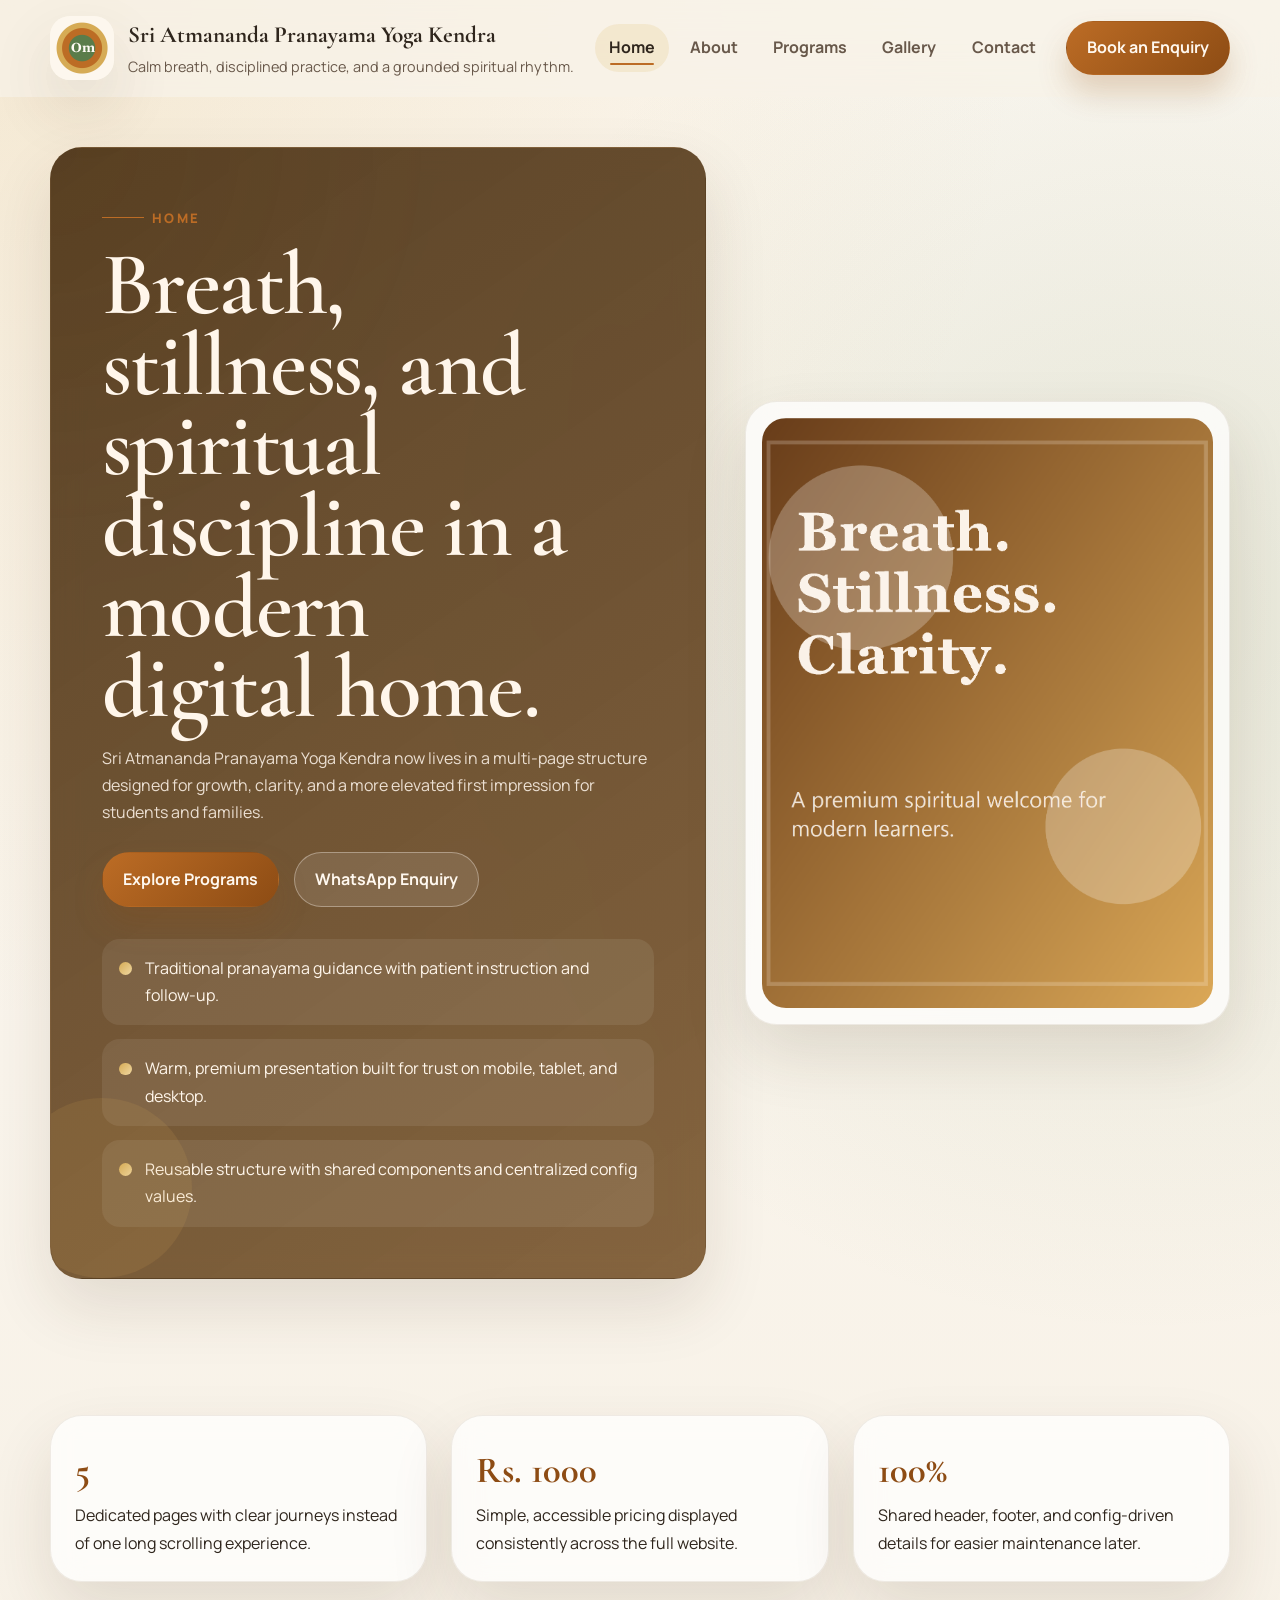
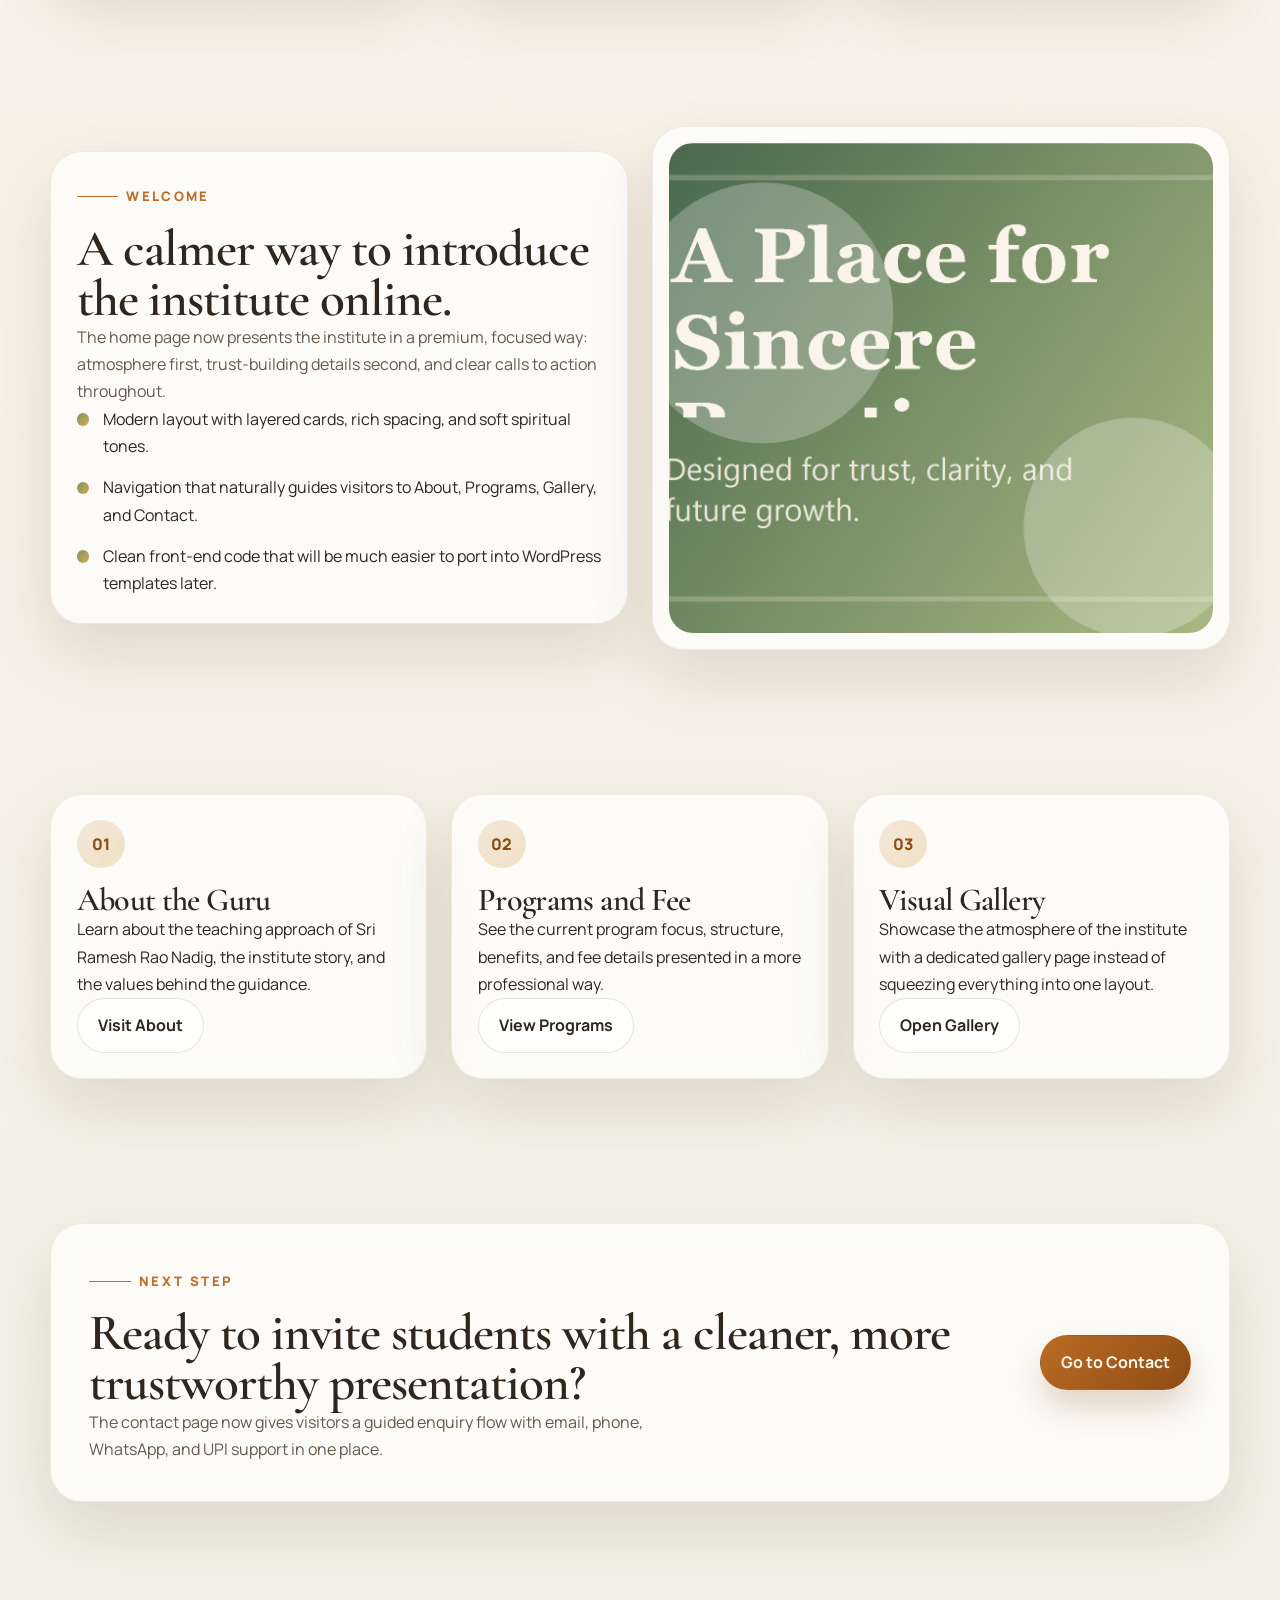
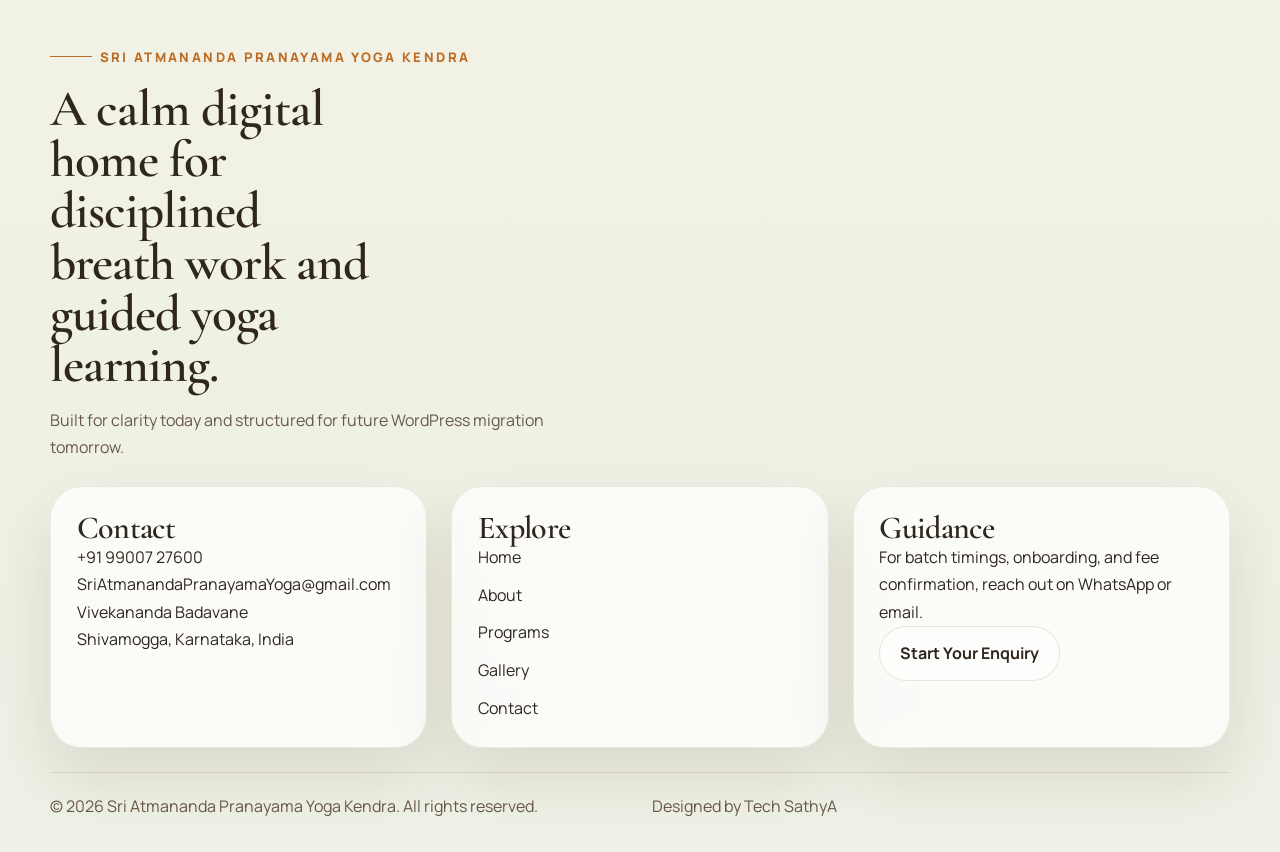
==== commit d6ad277a: "Upgrade site to premium multi-page experience" ====
--- a/index.html
+++ b/index.html
@@ -1,461 +1,158 @@
-<!DOCTYPE html>
+﻿<!DOCTYPE html>
 <html lang="en">
   <head>
     <meta charset="UTF-8" />
     <meta name="viewport" content="width=device-width, initial-scale=1.0" />
-    <title>Sri Atmananda Pranayama Yoga Kendra | Online Pranayama & Yoga Training in Shivamogga</title>
+    <title>Sri Atmananda Pranayama Yoga Kendra | Home</title>
     <meta
       name="description"
-      content="Sri Atmananda Pranayama Yoga Kendra offers traditional online pranayama and yoga training guided by Sri Ramesh Rao Nadig from Shivamogga. Join with personal guidance, affordable course fee, and a calm spiritual learning environment."
+      content="A premium multi-page website for Sri Atmananda Pranayama Yoga Kendra with a calm, spiritual, and modern presentation."
     />
-    <meta
-      name="keywords"
-      content="Sri Atmananda Pranayama Yoga Kendra, Pranayama classes, Online yoga training, Sri Ramesh Rao Nadig, Shivamogga yoga, Kannada yoga classes, pranayama online"
-    />
-    <meta name="author" content="Tech SathyA" />
-    <meta name="robots" content="index, follow" />
-    <meta name="theme-color" content="#8b5e34" />
-    <meta property="og:title" content="Sri Atmananda Pranayama Yoga Kendra" />
-    <meta
-      property="og:description"
-      content="Calm your mind • Build inner strength • Transform your life through guided online pranayama and yoga training."
-    />
-    <meta property="og:type" content="website" />
-    <meta property="og:url" content="https://example.github.io/site/" />
-    <meta property="og:image" content="images/hero-pranayama.svg" />
-    <meta name="twitter:card" content="summary_large_image" />
     <link rel="preconnect" href="https://fonts.googleapis.com" />
     <link rel="preconnect" href="https://fonts.gstatic.com" crossorigin />
     <link
-      href="https://fonts.googleapis.com/css2?family=Inter:wght@400;500;600;700;800&family=Noto+Sans+Kannada:wght@400;500;600;700&display=swap"
+      href="https://fonts.googleapis.com/css2?family=Cormorant+Garamond:wght@500;600;700&family=Manrope:wght@400;500;600;700;800&display=swap"
       rel="stylesheet"
     />
-    <link rel="stylesheet" href="style.css" />
-    <script type="application/ld+json">
-      {
-        "@context": "https://schema.org",
-        "@type": "SportsActivityLocation",
-        "name": "Sri Atmananda Pranayama Yoga Kendra",
-        "alternateName": "ಶ್ರೀ ಆತ್ಮಾನಂದ ಪ್ರಾಣಾಯಾಮ ಯೋಗ ಕೇಂದ್ರ",
-        "description": "Traditional online pranayama and yoga training with personal guidance from Sri Ramesh Rao Nadig in Shivamogga.",
-        "email": "SriAtmanandaPranayamaYoga@gmail.com",
-        "telephone": "+91 99007 27600",
-        "address": {
-          "@type": "PostalAddress",
-          "addressLocality": "Shivamogga",
-          "addressRegion": "Karnataka",
-          "addressCountry": "IN"
-        },
-        "founder": {
-          "@type": "Person",
-          "name": "Sri Ramesh Rao Nadig"
-        },
-        "offers": {
-          "@type": "Offer",
-          "name": "Online Pranayama and Yoga Training",
-          "price": "1000",
-          "priceCurrency": "INR"
-        },
-        "sameAs": ["https://wa.me/919900727600"]
-      }
-    </script>
+    <link rel="stylesheet" href="css/main.css" />
+    <script src="config.js" defer></script>
+    <script src="header.js" defer></script>
+    <script src="footer.js" defer></script>
+    <script src="js/main.js" defer></script>
   </head>
-  <body>
-    <a class="skip-link" href="#main-content">Skip to content</a>
-
-    <header class="site-header" id="top">
-      <div class="container nav-wrap">
-        <a class="brand" href="#home" aria-label="Sri Atmananda Pranayama Yoga Kendra Home">
-          <img
-            class="brand-logo"
-            src="images/logo.svg"
-            width="64"
-            height="64"
-            alt="Sri Atmananda Pranayama Yoga Kendra logo with Om symbol"
-          />
-          <div>
-            <p class="brand-title">Sri Atmananda Pranayama Yoga Kendra</p>
-            <p class="brand-subtitle">ಶ್ರೀ ಆತ್ಮಾನಂದ ಪ್ರಾಣಾಯಾಮ ಯೋಗ ಕೇಂದ್ರ</p>
-          </div>
-        </a>
-
-        <button class="menu-toggle" id="menuToggle" aria-expanded="false" aria-controls="navMenu" aria-label="Open menu">
-          <span></span>
-          <span></span>
-          <span></span>
-        </button>
-
-        <nav class="nav-menu" id="navMenu" aria-label="Primary navigation">
-          <a href="#about">About</a>
-          <a href="#why-choose-us">Why Choose Us</a>
-          <a href="#benefits">Benefits</a>
-          <a href="#gallery">Gallery</a>
-          <a href="#online-training">Online Training</a>
-          <a href="#registration">Register</a>
-          <a href="#contact">Contact</a>
-        </nav>
-      </div>
-    </header>
+  <body data-page="home">
+    <a class="skip-link" href="#main-content">Skip to main content</a>
+    <div data-site-header></div>
 
     <main id="main-content">
-      <section class="hero" id="home">
-        <div class="hero-media">
-          <img
-            src="images/hero-pranayama.svg"
-            width="1600"
-            height="900"
-            alt="Meditation and pranayama practice at sunrise representing calm breath and inner strength"
-            fetchpriority="high"
-          />
-          <div class="hero-overlay"></div>
-        </div>
-        <div class="container hero-content reveal">
-          <p class="eyebrow">Traditional online pranayama guidance from Shivamogga</p>
-          <h1>Sri Atmananda Pranayama Yoga Kendra</h1>
-          <p class="hero-kannada">ಶಾಂತ ಮನಸ್ಸು • ಆಂತರಿಕ ಶಕ್ತಿ • ಉತ್ತಮ ಜೀವನದತ್ತ ಮಾರ್ಗದರ್ಶನ</p>
-          <p class="hero-mantra">Calm your mind • Build inner strength • Transform your life</p>
-          <p class="lead">
-            Learn authentic pranayama and yoga with <strong>Sri Ramesh Rao Nadig</strong>. Our current online
-            training helps sincere learners cultivate mental clarity, physical steadiness, and spiritual well-being
-            through disciplined, traditional practice.
+      <section class="container hero-shell">
+        <article class="hero-panel" data-reveal>
+          <p class="section-kicker">Home</p>
+          <h1 class="hero-title">Breath, stillness, and spiritual discipline in a modern digital home.</h1>
+          <p class="hero-copy">
+            Sri Atmananda Pranayama Yoga Kendra now lives in a multi-page structure designed for growth, clarity, and
+            a more elevated first impression for students and families.
           </p>
           <div class="hero-actions">
-            <a class="btn btn-primary" href="#registration">Register Now</a>
-            <a
-              class="btn btn-secondary"
-              href="https://wa.me/919900727600?text=Namasthe%20🙏%20I%20would%20like%20to%20know%20more%20about%20Sri%20Atmananda%20Pranayama%20Yoga%20Kendra."
-              target="_blank"
-              rel="noreferrer"
-              >WhatsApp Enquiry</a
-            >
+            <a class="button button--solid" href="programs.html">Explore Programs</a>
+            <a class="button button--outline" data-config-whatsapp target="_blank" rel="noreferrer" href="#">
+              WhatsApp Enquiry
+            </a>
           </div>
-          <ul class="hero-highlights" role="list">
-            <li>Online batches available now</li>
-            <li>Course fee: ₹1000 only</li>
-            <li>Personal guidance and follow-up support</li>
+          <ul class="hero-highlights">
+            <li>Traditional pranayama guidance with patient instruction and follow-up.</li>
+            <li>Warm, premium presentation built for trust on mobile, tablet, and desktop.</li>
+            <li>Reusable structure with shared components and centralized config values.</li>
           </ul>
-        </div>
+        </article>
+
+        <article class="hero-image-card glass-card" data-reveal>
+          <img
+            data-config-image="images.hero"
+            src=""
+            alt="Spiritual wellness hero visual for Sri Atmananda Pranayama Yoga Kendra"
+            width="900"
+            height="1100"
+          />
+        </article>
       </section>
 
-      <section class="section intro-band reveal">
-        <div class="container intro-grid">
-          <div>
-            <p class="section-label">Spiritual and professional presentation</p>
-            <h2>Welcome to a calm, accessible and sincere yoga learning space.</h2>
-          </div>
-          <p>
-            This website is designed to help genuine learners discover the institute, understand the value of
-            pranayama, and register with confidence through a simple and beginner-friendly process.
-          </p>
-        </div>
-      </section>
-
-      <section class="section" id="about">
-        <div class="container split-layout split-reverse-on-mobile">
-          <div class="reveal">
-            <p class="section-label">About Guru | ಗುರು ಪರಿಚಯ</p>
-            <h2>Guided by Sri Ramesh Rao Nadig with a sincere, traditional approach.</h2>
-            <p>
-              Sri Atmananda Pranayama Yoga Kendra is led by <strong>Sri Ramesh Rao Nadig</strong>, residing in
-              Vivekananda Badavane, Shivamogga. The institute currently offers online pranayama and yoga training for
-              learners who seek consistent guidance rooted in discipline, simplicity, and inner transformation.
-            </p>
-            <p>
-              The teaching vision is compassionate and practical: help students build a regular breath-centered
-              practice that supports body, mind, and spirit without unnecessary complexity.
-            </p>
-            <div class="about-points">
-              <span>Personal guidance</span>
-              <span>Traditional teaching</span>
-              <span>Spiritual growth with discipline</span>
-            </div>
-          </div>
-          <article class="guru-card reveal">
-            <img
-              src="images/guru-ramesh-rao.svg"
-              width="720"
-              height="900"
-              alt="Portrait placeholder for Yoga Guru Sri Ramesh Rao Nadig"
-              loading="lazy"
-            />
-            <div class="guru-card-body">
-              <p class="section-label">Guru Photo</p>
-              <h3>Sri Ramesh Rao Nadig</h3>
-              <p>
-                Replace this photo placeholder with the actual uploaded guru image whenever available. The layout is
-                already prepared for a polished presentation.
-              </p>
-            </div>
-          </article>
-        </div>
-      </section>
-
-      <section class="section section-tint" id="why-choose-us">
+      <section class="section-block">
         <div class="container">
-          <div class="section-heading reveal">
-            <p class="section-label">Why Choose Us? | ನಮ್ಮನ್ನೇ ಯಾಕೆ ಆಯ್ಕೆ ಮಾಡಬೇಕು?</p>
-            <h2>A meaningful path for learners looking for authentic and affordable guidance.</h2>
-            <p>
-              The institute combines traditional pranayama values with a simple online format so learners can begin
-              from wherever they are, without losing the depth and discipline of genuine practice.
-            </p>
-          </div>
-          <div class="card-grid five-up">
-            <article class="feature-card reveal">
-              <div class="icon-badge">🕉️</div>
-              <h3>Traditional methods</h3>
-              <p>Rooted in authentic pranayama teaching methods that respect discipline, rhythm, and foundational practice.</p>
+          <div class="metrics-grid">
+            <article class="metric-card" data-reveal>
+              <strong>5</strong>
+              <p>Dedicated pages with clear journeys instead of one long scrolling experience.</p>
             </article>
-            <article class="feature-card reveal">
-              <div class="icon-badge">🙏</div>
-              <h3>Personal guidance</h3>
-              <p>Receive sincere support and direction from an experienced Guru instead of impersonal mass instruction.</p>
+            <article class="metric-card" data-reveal>
+              <strong data-config-text="feeLabel">Rs. 1000</strong>
+              <p>Simple, accessible pricing displayed consistently across the full website.</p>
             </article>
-            <article class="feature-card reveal">
-              <div class="icon-badge">₹</div>
-              <h3>Affordable fee</h3>
-              <p>The course fee is kept at <strong>₹1000 only</strong> to make disciplined learning more accessible.</p>
-            </article>
-            <article class="feature-card reveal">
-              <div class="icon-badge">🌿</div>
-              <h3>All age groups</h3>
-              <p>Suitable for learners across different age groups who wish to build a healthy and steady daily practice.</p>
-            </article>
-            <article class="feature-card reveal">
-              <div class="icon-badge">✨</div>
-              <h3>Whole-person wellbeing</h3>
-              <p>Designed to support mental calmness, physical strength, and spiritual awareness together.</p>
+            <article class="metric-card" data-reveal>
+              <strong>100%</strong>
+              <p>Shared header, footer, and config-driven details for easier maintenance later.</p>
             </article>
           </div>
         </div>
       </section>
 
-      <section class="section" id="benefits">
+      <section class="section-block">
+        <div class="container split-panel">
+          <article class="story-card" data-reveal>
+            <p class="section-kicker">Welcome</p>
+            <h2 class="section-title">A calmer way to introduce the institute online.</h2>
+            <p class="section-copy">
+              The home page now presents the institute in a premium, focused way: atmosphere first, trust-building
+              details second, and clear calls to action throughout.
+            </p>
+            <ul class="bullet-list">
+              <li>Modern layout with layered cards, rich spacing, and soft spiritual tones.</li>
+              <li>Navigation that naturally guides visitors to About, Programs, Gallery, and Contact.</li>
+              <li>Clean front-end code that will be much easier to port into WordPress templates later.</li>
+            </ul>
+          </article>
+          <article class="media-frame glass-card" data-reveal>
+            <img
+              data-config-image="images.story"
+              src=""
+              alt="Peaceful institute environment and storytelling visual"
+              width="900"
+              height="700"
+            />
+          </article>
+        </div>
+      </section>
+
+      <section class="section-block">
         <div class="container">
-          <div class="section-heading reveal">
-            <p class="section-label">Benefits of Pranayama | ಪ್ರಾಣಾಯಾಮದ ಲಾಭಗಳು</p>
-            <h2>Clear benefits that help visitors understand the value of committed practice.</h2>
-            <p>
-              These benefit blocks make the homepage more informative and SEO-friendly while presenting pranayama in a
-              calm, practical, and trustworthy way.
-            </p>
-          </div>
-          <div class="benefit-grid">
-            <article class="benefit-card reveal">
-              <img
-                src="images/benefit-breath.svg"
-                width="640"
-                height="440"
-                alt="Nature-inspired image representing deep breath awareness and calm regulation"
-                loading="lazy"
-              />
-              <div>
-                <h3>Breath awareness</h3>
-                <p>Improves attention to breathing patterns, helping learners build steadiness, calmness, and inner balance.</p>
-              </div>
+          <div class="cards-grid">
+            <article class="content-card" data-reveal>
+              <div class="card-icon">01</div>
+              <h3>About the Guru</h3>
+              <p>
+                Learn about the teaching approach of <span data-config-text="guruName">Sri Ramesh Rao Nadig</span>,
+                the institute story, and the values behind the guidance.
+              </p>
+              <a class="button button--ghost" href="about.html">Visit About</a>
             </article>
-            <article class="benefit-card reveal">
-              <img
-                src="images/benefit-mind.svg"
-                width="640"
-                height="440"
-                alt="Meditative image representing focus, clarity and emotional steadiness"
-                loading="lazy"
-              />
-              <div>
-                <h3>Mental clarity</h3>
-                <p>Supports concentration, stress reduction, and a more composed response to daily responsibilities.</p>
-              </div>
+            <article class="content-card" data-reveal>
+              <div class="card-icon">02</div>
+              <h3>Programs and Fee</h3>
+              <p>
+                See the current program focus, structure, benefits, and fee details presented in a more professional
+                way.
+              </p>
+              <a class="button button--ghost" href="programs.html">View Programs</a>
             </article>
-            <article class="benefit-card reveal">
-              <img
-                src="images/benefit-energy.svg"
-                width="640"
-                height="440"
-                alt="Sunrise image symbolizing vitality, inner energy and healthy routine"
-                loading="lazy"
-              />
-              <div>
-                <h3>Healthy routine</h3>
-                <p>Encourages disciplined daily practice that can gradually strengthen energy, confidence, and wellbeing.</p>
-              </div>
+            <article class="content-card" data-reveal>
+              <div class="card-icon">03</div>
+              <h3>Visual Gallery</h3>
+              <p>
+                Showcase the atmosphere of the institute with a dedicated gallery page instead of squeezing everything
+                into one layout.
+              </p>
+              <a class="button button--ghost" href="gallery.html">Open Gallery</a>
             </article>
           </div>
         </div>
       </section>
 
-      <section class="section section-tint" id="gallery">
-        <div class="container">
-          <div class="section-heading reveal">
-            <p class="section-label">Gallery | ಚಿತ್ರ ಸಂಕಲನ</p>
-            <h2>A responsive image gallery ready for your uploaded institute photos.</h2>
-            <p>
-              The gallery uses a clean grid layout with hover effects, making it easy to replace these optimized image
-              placeholders with your actual uploaded photos later.
+      <section class="section-block">
+        <div class="container cta-panel glass-card" data-reveal>
+          <div>
+            <p class="section-kicker">Next Step</p>
+            <h2 class="section-title">Ready to invite students with a cleaner, more trustworthy presentation?</h2>
+            <p class="section-copy">
+              The contact page now gives visitors a guided enquiry flow with email, phone, WhatsApp, and UPI support
+              in one place.
             </p>
           </div>
-          <div class="gallery-grid">
-            <figure class="gallery-card reveal">
-              <img src="images/gallery-1.svg" width="600" height="420" alt="Meditation and pranayama session visual for gallery item one" loading="lazy" />
-              <figcaption>Peaceful breathing practice</figcaption>
-            </figure>
-            <figure class="gallery-card reveal">
-              <img src="images/gallery-2.svg" width="600" height="420" alt="Yoga posture and mindful training visual for gallery item two" loading="lazy" />
-              <figcaption>Discipline through regular practice</figcaption>
-            </figure>
-            <figure class="gallery-card reveal">
-              <img src="images/gallery-3.svg" width="600" height="420" alt="Traditional yoga session visual for gallery item three" loading="lazy" />
-              <figcaption>Traditional guidance</figcaption>
-            </figure>
-            <figure class="gallery-card reveal">
-              <img src="images/gallery-4.svg" width="600" height="420" alt="Calm spiritual learning atmosphere visual for gallery item four" loading="lazy" />
-              <figcaption>Spiritual calm</figcaption>
-            </figure>
-            <figure class="gallery-card reveal">
-              <img src="images/gallery-5.svg" width="600" height="420" alt="Group online yoga learning visual for gallery item five" loading="lazy" />
-              <figcaption>Accessible online learning</figcaption>
-            </figure>
-            <figure class="gallery-card reveal">
-              <img src="images/gallery-6.svg" width="600" height="420" alt="Sunrise wellness and pranayama inspiration visual for gallery item six" loading="lazy" />
-              <figcaption>Daily inspiration</figcaption>
-            </figure>
-          </div>
-        </div>
-      </section>
-
-      <section class="section" id="online-training">
-        <div class="container split-layout">
-          <div class="training-visual reveal">
-            <img
-              src="images/online-training.svg"
-              width="900"
-              height="680"
-              alt="Laptop-based online pranayama session representing digital yoga training"
-              loading="lazy"
-            />
-          </div>
-          <div class="reveal">
-            <p class="section-label">Online Training | ಆನ್‌ಲೈನ್ ತರಬೇತಿ</p>
-            <h2>Learn from home with a simple and comfortable online format.</h2>
-            <p>
-              Current sessions are conducted online so students can join from home, office, or any comfortable space.
-              This makes the training easy to access while preserving personal guidance and structured follow-up.
-            </p>
-            <div class="mini-grid">
-              <article class="mini-card">
-                <h3>Simple joining process</h3>
-                <p>Register, share your details, and receive communication through WhatsApp and email.</p>
-              </article>
-              <article class="mini-card">
-                <h3>Future-ready website</h3>
-                <p>The structure can later expand for offline batches, testimonials, and WordPress migration.</p>
-              </article>
-            </div>
-          </div>
-        </div>
-      </section>
-
-      <section class="section section-tint" id="registration">
-        <div class="container split-layout align-start">
-          <div class="reveal">
-            <p class="section-label">Registration | ನೋಂದಣಿ</p>
-            <h2>Register for the course and contact us easily.</h2>
-            <p>
-              Fill in your details and choose how you want to send the enquiry. The buttons below open WhatsApp or
-              email with a pre-filled message so the communication remains simple and beginner-friendly.
-            </p>
-            <div class="pricing-card">
-              <h3>Course Fee: ₹1000</h3>
-              <p>After payment, we will confirm your registration through WhatsApp and email.</p>
-              <p class="support-note">If you have genuine financial constraints, please contact us.</p>
-            </div>
-            <div class="upi-card">
-              <img src="images/upi-placeholder.svg" width="300" height="300" alt="UPI QR code placeholder for Sri Atmananda Pranayama Yoga Kendra" loading="lazy" />
-              <div>
-                <h3>UPI Payment Placeholder</h3>
-                <p>Add the actual QR code image here when it is available. The section is already designed for future use.</p>
-              </div>
-            </div>
-          </div>
-          <div class="form-shell reveal">
-            <form id="registrationForm" class="registration-form">
-              <label>
-                Full Name
-                <input id="name" name="name" type="text" placeholder="Enter your full name" required />
-              </label>
-              <label>
-                Phone / WhatsApp Number
-                <input id="phone" name="phone" type="tel" placeholder="Enter your phone number" required />
-              </label>
-              <label>
-                Email Address
-                <input id="email" name="email" type="email" placeholder="Enter your email" required />
-              </label>
-              <label>
-                Message
-                <textarea id="message" name="message" rows="5" placeholder="Share your interest, schedule preference, or health notes"></textarea>
-              </label>
-              <div class="form-actions">
-                <button class="btn btn-primary" id="sendWhatsApp" type="button">Send by WhatsApp</button>
-                <button class="btn btn-secondary" id="sendEmail" type="button">Send by Email</button>
-              </div>
-              <p class="form-status" id="formStatus" aria-live="polite"></p>
-            </form>
-          </div>
-        </div>
-      </section>
-
-      <section class="section short-cta reveal">
-        <div class="container cta-shell">
-          <div>
-            <p class="section-label">Why learners trust this institute</p>
-            <h2>Traditional guidance, affordable fee, sincere support.</h2>
-          </div>
-          <a class="btn btn-primary" href="#why-choose-us">Explore Why Choose Us</a>
+          <a class="button button--solid" href="contact.html#enquire">Go to Contact</a>
         </div>
       </section>
     </main>
 
-    <footer class="site-footer" id="contact">
-      <div class="container footer-grid">
-        <div class="reveal">
-          <p class="section-label">Contact | ಸಂಪರ್ಕ</p>
-          <h2>Connect with Sri Atmananda Pranayama Yoga Kendra</h2>
-          <p>
-            For registration, course details, and spiritual wellness guidance, reach us using the contact options below.
-          </p>
-        </div>
-        <div class="contact-card reveal">
-          <p><strong>Email:</strong> <a href="mailto:SriAtmanandaPranayamaYoga@gmail.com">SriAtmanandaPranayamaYoga@gmail.com</a></p>
-          <p><strong>Phone / WhatsApp:</strong> <a href="tel:+919900727600">+91 99007 27600</a></p>
-          <p><strong>Guru:</strong> Sri Ramesh Rao Nadig</p>
-          <p><strong>Location:</strong> Vivekananda Badavane, Shivamogga</p>
-          <a
-            class="btn btn-secondary"
-            href="https://wa.me/919900727600?text=Namasthe%20🙏%20I%20am%20interested%20in%20your%20pranayama%20course."
-            target="_blank"
-            rel="noreferrer"
-            >Chat on WhatsApp</a
-          >
-        </div>
-      </div>
-      <div class="footer-bottom">
-        <div class="container footer-bottom-wrap">
-          <p>© <span id="currentYear"></span> Sri Atmananda Pranayama Yoga Kendra. All rights reserved.</p>
-          <a href="#top">Back to top ↑</a>
-        </div>
-      </div>
-    </footer>
-
-    <a
-      class="floating-whatsapp"
-      href="https://wa.me/919900727600?text=Namasthe%20🙏%20I%20would%20like%20to%20know%20more%20about%20the%20pranayama%20course."
-      target="_blank"
-      rel="noreferrer"
-      aria-label="Chat on WhatsApp"
-      >WhatsApp</a
-    >
-
-    <script src="script.js"></script>
+    <div data-site-footer></div>
   </body>
 </html>
+
--- a/css/main.css
+++ b/css/main.css
@@ -0,0 +1,803 @@
+﻿:root {
+  --bg: #f8f2e8;
+  --bg-alt: #f1eadb;
+  --surface: rgba(255, 255, 255, 0.78);
+  --surface-strong: #fffdf8;
+  --text: #2f261d;
+  --muted: #68584a;
+  --line: rgba(108, 81, 47, 0.14);
+  --saffron: #bc6c25;
+  --saffron-deep: #8d4c14;
+  --gold: #d6ab55;
+  --leaf: #7a9460;
+  --leaf-deep: #486247;
+  --shadow: 0 28px 64px rgba(67, 42, 17, 0.12);
+  --radius-xl: 32px;
+  --radius-lg: 24px;
+  --radius-md: 18px;
+  --radius-sm: 12px;
+  --container: min(1180px, calc(100% - 2rem));
+  --header-height: 96px;
+  --transition: 220ms ease;
+}
+
+*,
+*::before,
+*::after {
+  box-sizing: border-box;
+}
+
+html {
+  scroll-behavior: smooth;
+}
+
+body {
+  margin: 0;
+  padding-top: var(--header-height);
+  color: var(--text);
+  font-family: "Manrope", "Segoe UI", sans-serif;
+  line-height: 1.7;
+  background:
+    radial-gradient(circle at top left, rgba(214, 171, 85, 0.2), transparent 24%),
+    radial-gradient(circle at 90% 15%, rgba(122, 148, 96, 0.16), transparent 20%),
+    linear-gradient(180deg, #fcf8f2 0%, #f7f1e6 45%, #eef1e5 100%);
+}
+
+body.nav-open {
+  overflow: hidden;
+}
+
+img {
+  display: block;
+  max-width: 100%;
+}
+
+a {
+  color: inherit;
+  text-decoration: none;
+}
+
+button,
+input,
+textarea {
+  font: inherit;
+}
+
+h1,
+h2,
+h3,
+h4 {
+  margin: 0;
+  font-family: "Cormorant Garamond", Georgia, serif;
+  font-weight: 600;
+  line-height: 1;
+  letter-spacing: -0.02em;
+}
+
+p,
+ul {
+  margin: 0;
+}
+
+main {
+  display: block;
+}
+
+.container {
+  width: var(--container);
+  margin-inline: auto;
+}
+
+.skip-link {
+  position: absolute;
+  left: -999px;
+  top: 1rem;
+  z-index: 100;
+  border-radius: 999px;
+  background: var(--surface-strong);
+  padding: 0.9rem 1.1rem;
+}
+
+.skip-link:focus {
+  left: 1rem;
+}
+
+.section-kicker {
+  display: inline-flex;
+  align-items: center;
+  gap: 0.5rem;
+  margin-bottom: 1rem;
+  color: var(--saffron);
+  font-size: 0.82rem;
+  font-weight: 800;
+  letter-spacing: 0.18em;
+  text-transform: uppercase;
+}
+
+.section-kicker::before {
+  width: 2.6rem;
+  height: 1px;
+  background: currentColor;
+  content: "";
+}
+
+.section-title {
+  font-size: clamp(2.3rem, 4vw, 4rem);
+  line-height: 0.98;
+}
+
+.section-copy {
+  color: var(--muted);
+  max-width: 58ch;
+}
+
+.button {
+  display: inline-flex;
+  align-items: center;
+  justify-content: center;
+  gap: 0.55rem;
+  min-height: 3.2rem;
+  padding: 0.8rem 1.25rem;
+  border-radius: 999px;
+  border: 1px solid transparent;
+  font-weight: 700;
+  transition:
+    transform var(--transition),
+    box-shadow var(--transition),
+    background var(--transition),
+    color var(--transition);
+}
+
+.button:hover {
+  transform: translateY(-2px);
+}
+
+.button--solid {
+  color: #fff8ef;
+  background: linear-gradient(135deg, var(--saffron), var(--saffron-deep));
+  box-shadow: 0 18px 30px rgba(141, 76, 20, 0.22);
+}
+
+.button--outline {
+  border-color: rgba(255, 248, 239, 0.35);
+  background: rgba(255, 255, 255, 0.1);
+  color: #fff8ef;
+}
+
+.button--ghost {
+  border-color: var(--line);
+  background: rgba(255, 255, 255, 0.55);
+  color: var(--text);
+}
+
+.site-header {
+  position: fixed;
+  inset: 0 0 auto;
+  z-index: 40;
+  min-height: var(--header-height);
+  transition:
+    background var(--transition),
+    box-shadow var(--transition),
+    border-color var(--transition);
+  border-bottom: 1px solid transparent;
+  background: rgba(248, 242, 232, 0.76);
+  backdrop-filter: blur(18px);
+}
+
+.site-header.is-scrolled {
+  border-color: rgba(108, 81, 47, 0.08);
+  background: rgba(252, 248, 242, 0.95);
+  box-shadow: 0 14px 34px rgba(71, 46, 18, 0.1);
+}
+
+.header-bar {
+  display: flex;
+  align-items: center;
+  justify-content: space-between;
+  gap: 1rem;
+  min-height: var(--header-height);
+}
+
+.site-brand {
+  display: inline-flex;
+  align-items: center;
+  gap: 0.9rem;
+  min-width: 0;
+}
+
+.site-brand__logo {
+  width: 4rem;
+  height: 4rem;
+  border-radius: 20px;
+  box-shadow: var(--shadow);
+}
+
+.site-brand__copy {
+  display: flex;
+  flex-direction: column;
+  min-width: 0;
+}
+
+.site-brand__name {
+  font-family: "Cormorant Garamond", Georgia, serif;
+  font-size: 1.45rem;
+  font-weight: 700;
+}
+
+.site-brand__tag {
+  color: var(--muted);
+  font-size: 0.9rem;
+  white-space: nowrap;
+  overflow: hidden;
+  text-overflow: ellipsis;
+}
+
+.header-actions {
+  display: flex;
+  align-items: center;
+  gap: 1rem;
+}
+
+.site-nav {
+  display: flex;
+  align-items: center;
+  gap: 0.4rem;
+}
+
+.site-nav__link {
+  position: relative;
+  padding: 0.65rem 0.9rem;
+  border-radius: 999px;
+  color: var(--muted);
+  font-weight: 700;
+  transition: background var(--transition), color var(--transition);
+}
+
+.site-nav__link:hover,
+.site-nav__link.is-active {
+  color: var(--text);
+  background: rgba(214, 171, 85, 0.16);
+}
+
+.site-nav__link.is-active::after {
+  position: absolute;
+  inset: auto 0.95rem 0.45rem;
+  height: 2px;
+  border-radius: 999px;
+  background: var(--saffron);
+  content: "";
+}
+
+.nav-toggle {
+  display: none;
+  width: 3rem;
+  height: 3rem;
+  border: 1px solid var(--line);
+  border-radius: 999px;
+  background: rgba(255, 255, 255, 0.55);
+  place-items: center;
+  gap: 0.26rem;
+  padding: 0;
+}
+
+.nav-toggle span {
+  display: block;
+  width: 1.25rem;
+  height: 2px;
+  border-radius: 999px;
+  background: var(--text);
+}
+
+.hero-shell,
+.page-hero,
+.section-block,
+.cta-panel,
+.contact-grid,
+.program-layout,
+.split-panel,
+.metrics-grid,
+.cards-grid,
+.feature-grid,
+.story-grid,
+.gallery-grid,
+.footer-grid,
+.footer-bottom {
+  display: grid;
+  gap: 1.5rem;
+}
+
+.hero-shell {
+  grid-template-columns: minmax(0, 1.15fr) minmax(280px, 0.85fr);
+  align-items: center;
+  gap: clamp(1.5rem, 3vw, 3rem);
+  padding: clamp(2rem, 4vw, 4rem) 0 4rem;
+}
+
+.hero-panel,
+.glass-card,
+.content-card,
+.program-card,
+.gallery-card,
+.contact-card,
+.footer-card,
+.story-card,
+.metric-card {
+  border: 1px solid rgba(108, 81, 47, 0.1);
+  border-radius: var(--radius-xl);
+  background: rgba(255, 255, 255, 0.72);
+  box-shadow: var(--shadow);
+  backdrop-filter: blur(14px);
+}
+
+.hero-panel {
+  position: relative;
+  overflow: hidden;
+  min-height: 620px;
+  padding: clamp(2rem, 4vw, 4rem);
+  background:
+    linear-gradient(145deg, rgba(71, 46, 18, 0.9), rgba(111, 73, 30, 0.84)),
+    radial-gradient(circle at top left, rgba(214, 171, 85, 0.32), transparent 30%);
+  color: #fff6eb;
+}
+
+.hero-panel::after {
+  position: absolute;
+  inset: auto auto 0 -6%;
+  width: 180px;
+  height: 180px;
+  border-radius: 999px;
+  background: rgba(214, 171, 85, 0.13);
+  content: "";
+}
+
+.hero-title {
+  max-width: 11ch;
+  font-size: clamp(3.5rem, 7vw, 6.2rem);
+  line-height: 0.9;
+}
+
+.hero-copy {
+  max-width: 58ch;
+  margin-top: 1rem;
+  color: rgba(255, 246, 235, 0.86);
+}
+
+.hero-actions {
+  display: flex;
+  flex-wrap: wrap;
+  gap: 0.9rem;
+  margin-top: 1.6rem;
+}
+
+.hero-highlights {
+  display: grid;
+  gap: 0.9rem;
+  margin-top: 2rem;
+  padding: 0;
+  list-style: none;
+}
+
+.hero-highlights li {
+  display: grid;
+  grid-template-columns: auto 1fr;
+  gap: 0.85rem;
+  align-items: start;
+  padding: 1rem 1.05rem;
+  border-radius: var(--radius-md);
+  background: rgba(255, 255, 255, 0.08);
+}
+
+.hero-highlights li::before {
+  width: 0.8rem;
+  height: 0.8rem;
+  margin-top: 0.45rem;
+  border-radius: 999px;
+  background: linear-gradient(135deg, var(--gold), #f0d8a1);
+  content: "";
+}
+
+.hero-image-card {
+  overflow: hidden;
+  min-height: 620px;
+  padding: 1rem;
+}
+
+.hero-image-card img {
+  width: 100%;
+  height: 100%;
+  min-height: 590px;
+  object-fit: cover;
+  border-radius: calc(var(--radius-xl) - 8px);
+}
+
+.section-block {
+  padding: 4.5rem 0;
+}
+
+.metrics-grid {
+  grid-template-columns: repeat(3, minmax(0, 1fr));
+}
+
+.metric-card {
+  padding: 1.5rem;
+}
+
+.metric-card strong {
+  display: block;
+  font-family: "Cormorant Garamond", Georgia, serif;
+  font-size: 2.3rem;
+  color: var(--saffron-deep);
+}
+
+.cards-grid {
+  grid-template-columns: repeat(3, minmax(0, 1fr));
+}
+
+.feature-grid {
+  grid-template-columns: repeat(3, minmax(0, 1fr));
+}
+
+.content-card,
+.program-card,
+.gallery-card,
+.contact-card,
+.story-card,
+.footer-card {
+  padding: clamp(1.35rem, 2vw, 2rem);
+}
+
+.content-card h3,
+.program-card h3,
+.gallery-card h3,
+.contact-card h3,
+.story-card h3,
+.footer-card h3 {
+  font-size: 2rem;
+}
+
+.card-icon {
+  display: inline-flex;
+  align-items: center;
+  justify-content: center;
+  width: 3rem;
+  height: 3rem;
+  margin-bottom: 1rem;
+  border-radius: 999px;
+  background: linear-gradient(135deg, rgba(188, 108, 37, 0.14), rgba(214, 171, 85, 0.32));
+  color: var(--saffron-deep);
+  font-weight: 800;
+}
+
+.story-grid,
+.program-layout,
+.split-panel,
+.contact-grid {
+  grid-template-columns: repeat(2, minmax(0, 1fr));
+  align-items: center;
+}
+
+.media-frame {
+  overflow: hidden;
+  min-height: 520px;
+  padding: 1rem;
+}
+
+.media-frame img {
+  width: 100%;
+  height: 100%;
+  min-height: 490px;
+  object-fit: cover;
+  border-radius: calc(var(--radius-xl) - 8px);
+}
+
+.page-hero {
+  grid-template-columns: 1.05fr 0.95fr;
+  align-items: center;
+  padding: 2rem 0 2rem;
+}
+
+.page-hero__panel {
+  padding: clamp(2rem, 4vw, 3.5rem);
+}
+
+.page-hero__copy {
+  color: var(--muted);
+  max-width: 56ch;
+}
+
+.info-list,
+.bullet-list,
+.program-list {
+  display: grid;
+  gap: 0.9rem;
+  padding: 0;
+  list-style: none;
+}
+
+.bullet-list li,
+.program-list li,
+.info-list li {
+  display: grid;
+  grid-template-columns: auto 1fr;
+  gap: 0.85rem;
+  align-items: start;
+}
+
+.bullet-list li::before,
+.program-list li::before,
+.info-list li::before {
+  width: 0.8rem;
+  height: 0.8rem;
+  margin-top: 0.45rem;
+  border-radius: 999px;
+  background: linear-gradient(135deg, var(--leaf), var(--gold));
+  content: "";
+}
+
+.cta-panel {
+  grid-template-columns: 1.05fr auto;
+  align-items: center;
+  padding: clamp(1.8rem, 3vw, 2.8rem);
+}
+
+.gallery-grid {
+  grid-template-columns: repeat(12, 1fr);
+}
+
+.gallery-card {
+  overflow: hidden;
+}
+
+.gallery-card--wide {
+  grid-column: span 7;
+}
+
+.gallery-card--tall {
+  grid-column: span 5;
+}
+
+.gallery-card img {
+  width: 100%;
+  height: 100%;
+  min-height: 280px;
+  object-fit: cover;
+  border-radius: calc(var(--radius-xl) - 8px);
+  transition: transform 260ms ease, filter 260ms ease;
+}
+
+.gallery-card:hover img {
+  transform: scale(1.04);
+  filter: saturate(1.08);
+}
+
+.gallery-card figcaption {
+  margin-top: 1rem;
+  color: var(--muted);
+}
+
+.pricing-card {
+  display: grid;
+  gap: 0.7rem;
+  padding: 1.5rem;
+  border-radius: var(--radius-lg);
+  background: linear-gradient(145deg, rgba(188, 108, 37, 0.1), rgba(214, 171, 85, 0.12));
+}
+
+.pricing-card strong {
+  font-family: "Cormorant Garamond", Georgia, serif;
+  font-size: 2.6rem;
+}
+
+.contact-grid {
+  align-items: stretch;
+}
+
+.contact-card form {
+  display: grid;
+  gap: 1rem;
+}
+
+.field-label {
+  display: grid;
+  gap: 0.55rem;
+  font-weight: 700;
+}
+
+.field-label input,
+.field-label textarea {
+  width: 100%;
+  border: 1px solid rgba(108, 81, 47, 0.16);
+  border-radius: 18px;
+  background: rgba(255, 255, 255, 0.72);
+  padding: 0.95rem 1rem;
+  color: var(--text);
+}
+
+.field-label textarea {
+  min-height: 150px;
+  resize: vertical;
+}
+
+.form-actions {
+  display: flex;
+  flex-wrap: wrap;
+  gap: 0.85rem;
+}
+
+.form-status {
+  color: var(--muted);
+}
+
+.footer-shell {
+  padding: 0 0 2rem;
+}
+
+.site-footer {
+  padding-top: 2rem;
+}
+
+.footer-intro {
+  padding: 2rem 0 1.5rem;
+}
+
+.footer-title {
+  max-width: 14ch;
+  font-size: clamp(2.2rem, 4vw, 3.6rem);
+}
+
+.footer-copy {
+  max-width: 52ch;
+  margin-top: 1rem;
+  color: var(--muted);
+}
+
+.footer-grid {
+  grid-template-columns: repeat(3, minmax(0, 1fr));
+}
+
+.footer-links {
+  display: grid;
+  gap: 0.65rem;
+}
+
+.footer-bottom {
+  grid-template-columns: repeat(2, minmax(0, 1fr));
+  align-items: center;
+  margin-top: 1.5rem;
+  padding-top: 1.2rem;
+  border-top: 1px solid var(--line);
+  color: var(--muted);
+}
+
+[data-reveal] {
+  opacity: 0;
+  transform: translateY(24px);
+  transition:
+    opacity 420ms ease,
+    transform 420ms ease;
+}
+
+[data-reveal].is-visible {
+  opacity: 1;
+  transform: translateY(0);
+}
+
+@media (max-width: 1080px) {
+  .hero-shell,
+  .page-hero,
+  .story-grid,
+  .program-layout,
+  .split-panel,
+  .contact-grid,
+  .cta-panel {
+    grid-template-columns: 1fr;
+  }
+
+  .cards-grid,
+  .feature-grid,
+  .footer-grid,
+  .metrics-grid {
+    grid-template-columns: repeat(2, minmax(0, 1fr));
+  }
+
+  .gallery-card--wide,
+  .gallery-card--tall {
+    grid-column: span 6;
+  }
+
+  .header-cta {
+    display: none;
+  }
+}
+
+@media (max-width: 820px) {
+  :root {
+    --header-height: 88px;
+  }
+
+  .nav-toggle {
+    display: inline-grid;
+  }
+
+  .header-actions {
+    position: relative;
+  }
+
+  .site-nav {
+    position: absolute;
+    top: calc(100% + 0.9rem);
+    right: 0;
+    display: none;
+    width: min(320px, calc(100vw - 2rem));
+    padding: 1rem;
+    border: 1px solid rgba(108, 81, 47, 0.12);
+    border-radius: 24px;
+    background: rgba(255, 252, 245, 0.98);
+    box-shadow: var(--shadow);
+  }
+
+  .site-nav.is-open {
+    display: grid;
+  }
+
+  .site-nav__link {
+    width: 100%;
+  }
+
+  .cards-grid,
+  .feature-grid,
+  .footer-grid,
+  .metrics-grid,
+  .footer-bottom {
+    grid-template-columns: 1fr;
+  }
+
+  .gallery-card--wide,
+  .gallery-card--tall {
+    grid-column: span 12;
+  }
+
+  .hero-panel,
+  .hero-image-card,
+  .media-frame img,
+  .hero-image-card img {
+    min-height: auto;
+  }
+
+  .site-brand__tag {
+    white-space: normal;
+  }
+}
+
+@media (max-width: 560px) {
+  body {
+    padding-top: 82px;
+  }
+
+  .hero-panel,
+  .hero-image-card,
+  .content-card,
+  .program-card,
+  .gallery-card,
+  .contact-card,
+  .story-card,
+  .footer-card,
+  .metric-card {
+    border-radius: 24px;
+  }
+
+  .hero-title,
+  .section-title,
+  .footer-title {
+    line-height: 0.95;
+  }
+
+  .hero-actions,
+  .form-actions {
+    flex-direction: column;
+  }
+
+  .button {
+    width: 100%;
+  }
+}
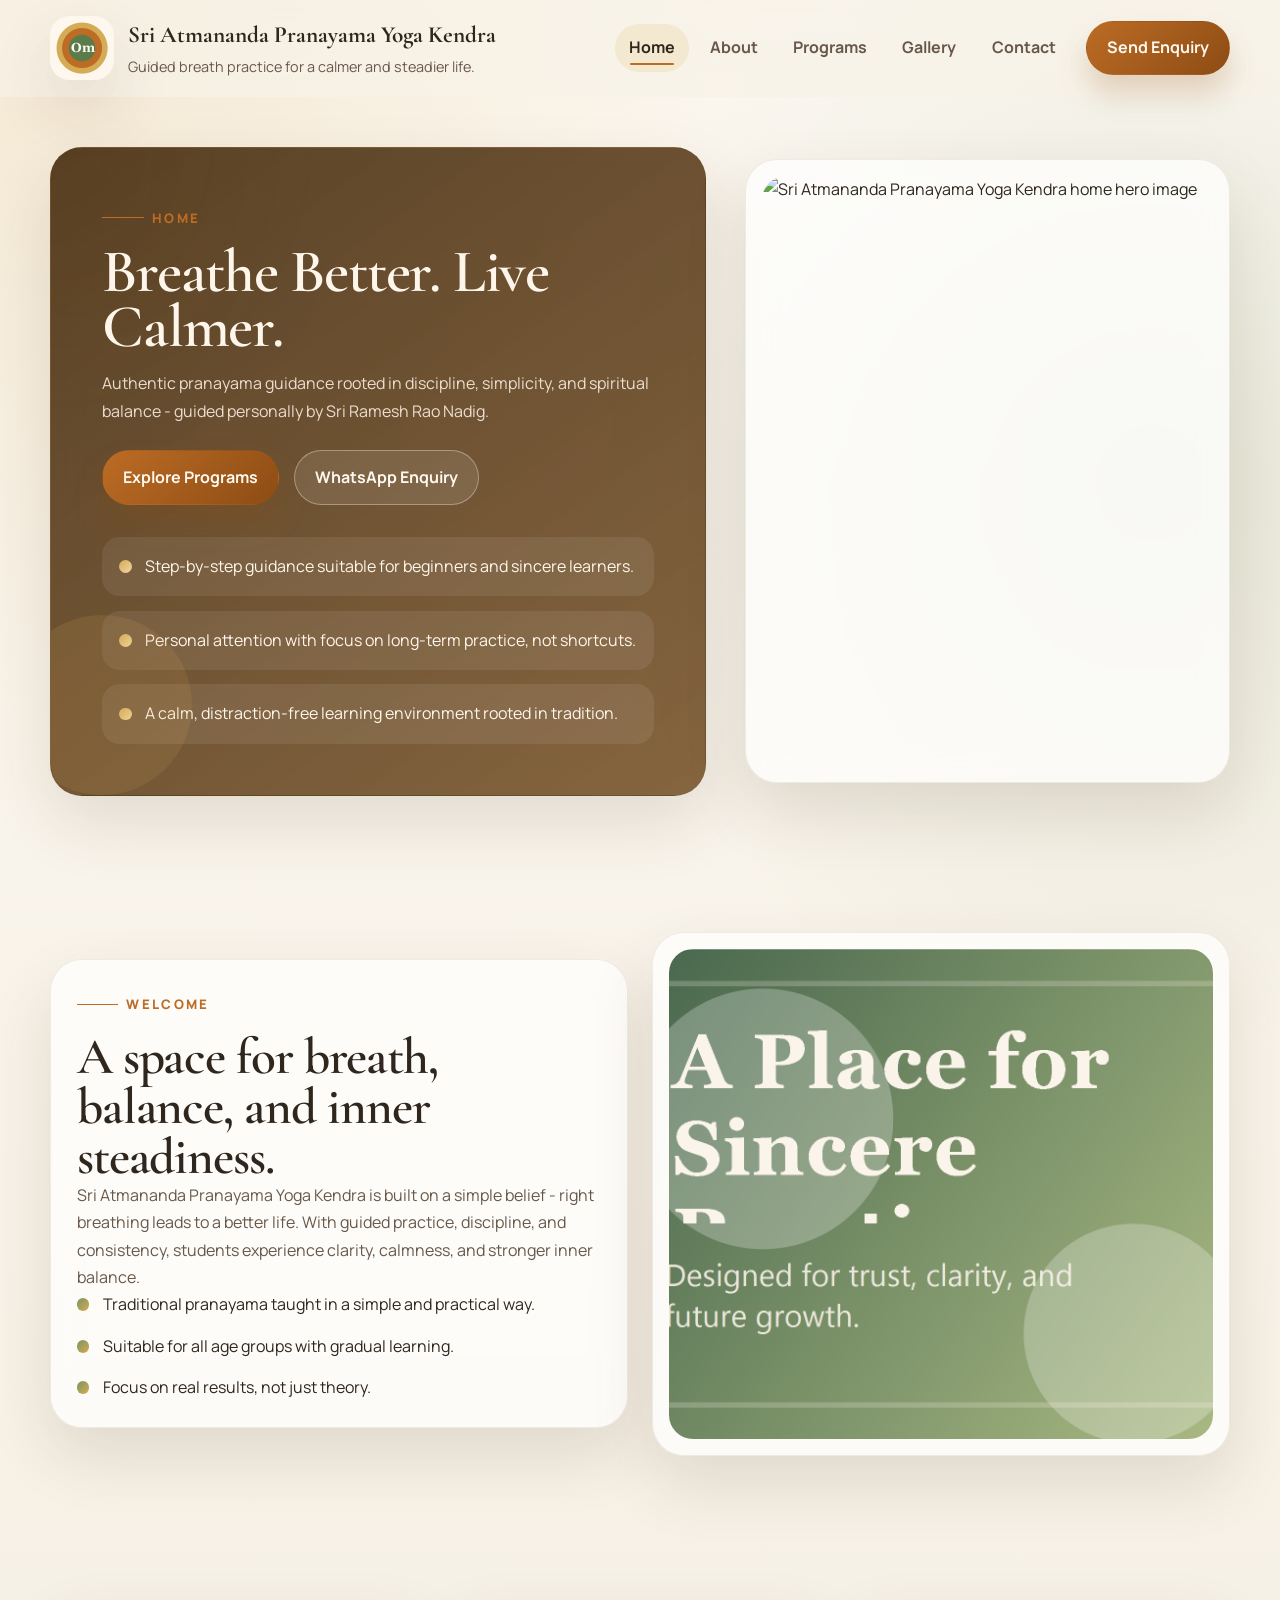
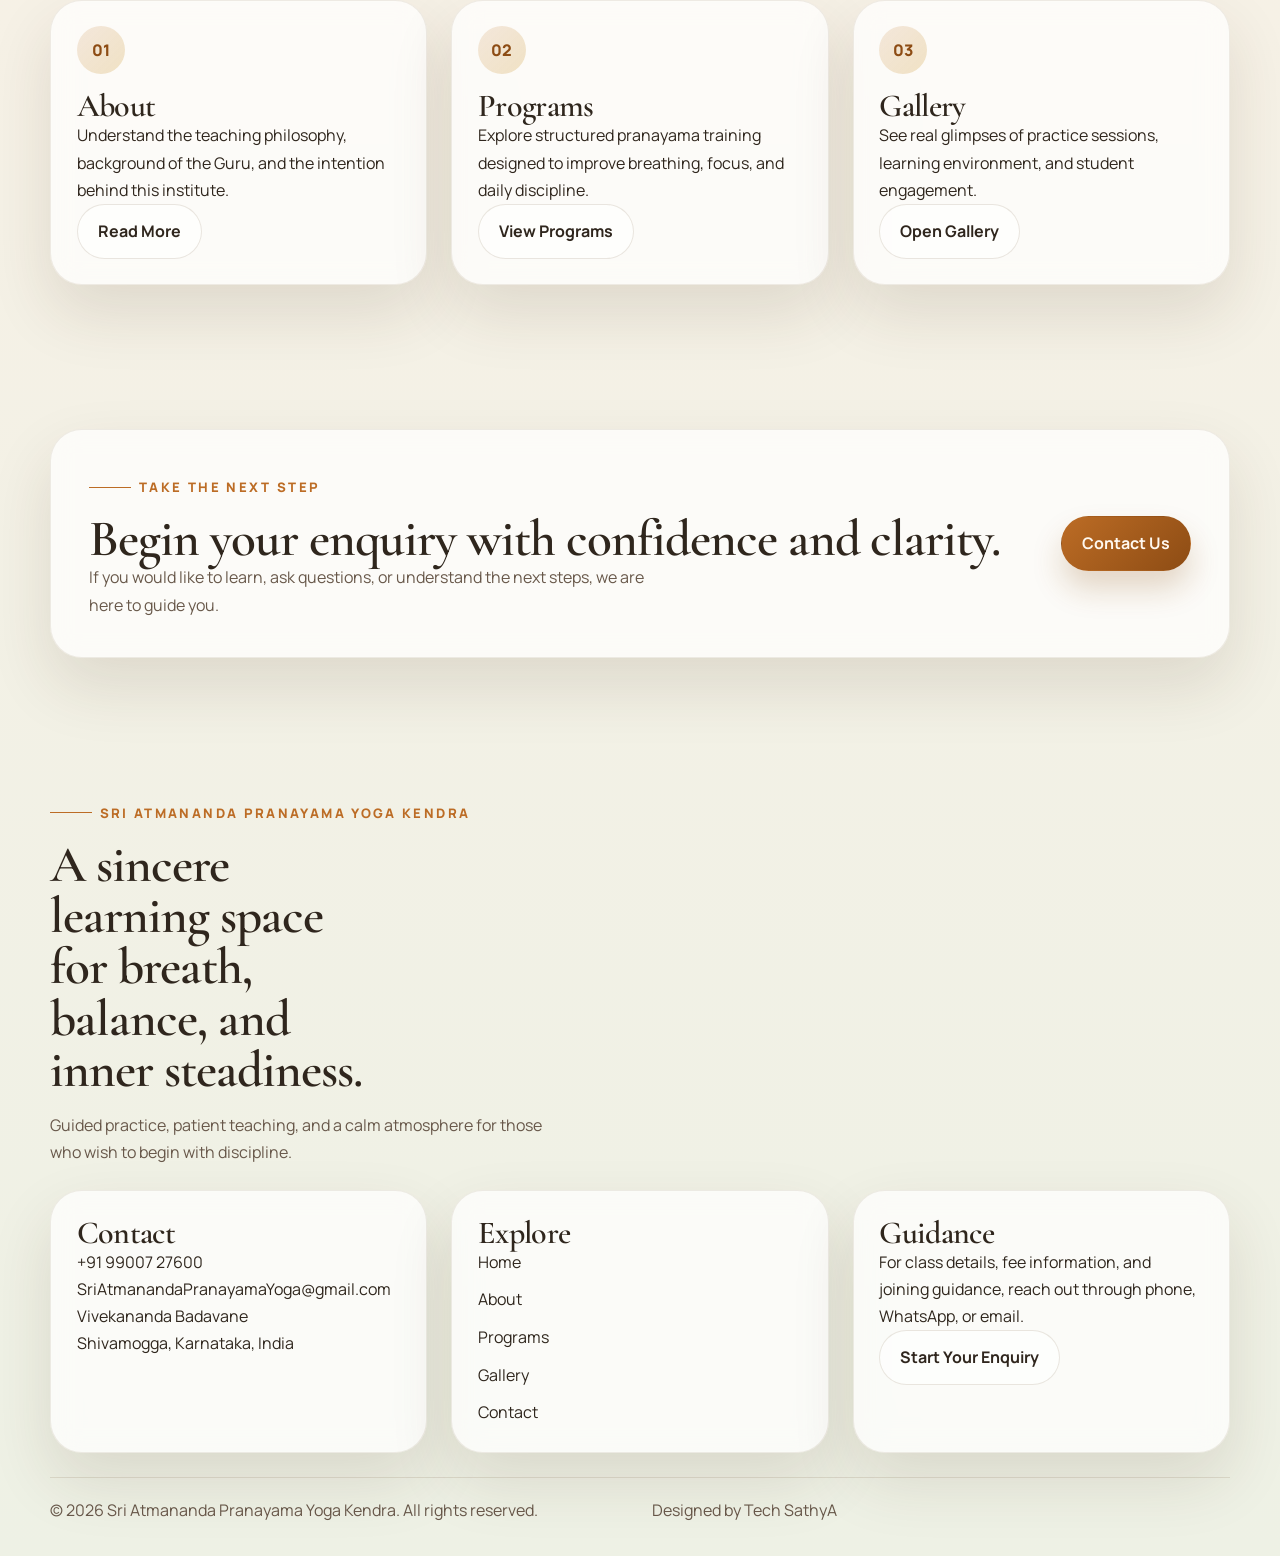
==== commit 4660deda: "Final content + UI upgrade" ====
--- a/index.html
+++ b/index.html
@@ -6,7 +6,7 @@
     <title>Sri Atmananda Pranayama Yoga Kendra | Home</title>
     <meta
       name="description"
-      content="A premium multi-page website for Sri Atmananda Pranayama Yoga Kendra with a calm, spiritual, and modern presentation."
+      content="Authentic pranayama guidance with personal support from Sri Ramesh Rao Nadig for a calmer and steadier life."
     />
     <link rel="preconnect" href="https://fonts.googleapis.com" />
     <link rel="preconnect" href="https://fonts.gstatic.com" crossorigin />
@@ -28,10 +28,10 @@
       <section class="container hero-shell">
         <article class="hero-panel" data-reveal>
           <p class="section-kicker">Home</p>
-          <h1 class="hero-title">Breath, stillness, and spiritual discipline in a modern digital home.</h1>
+          <h1 class="hero-title">Breathe Better. Live Calmer.</h1>
           <p class="hero-copy">
-            Sri Atmananda Pranayama Yoga Kendra now lives in a multi-page structure designed for growth, clarity, and
-            a more elevated first impression for students and families.
+            Authentic pranayama guidance rooted in discipline, simplicity, and spiritual balance - guided personally by
+            Sri Ramesh Rao Nadig.
           </p>
           <div class="hero-actions">
             <a class="button button--solid" href="programs.html">Explore Programs</a>
@@ -40,9 +40,9 @@
             </a>
           </div>
           <ul class="hero-highlights">
-            <li>Traditional pranayama guidance with patient instruction and follow-up.</li>
-            <li>Warm, premium presentation built for trust on mobile, tablet, and desktop.</li>
-            <li>Reusable structure with shared components and centralized config values.</li>
+            <li>Step-by-step guidance suitable for beginners and sincere learners.</li>
+            <li>Personal attention with focus on long-term practice, not shortcuts.</li>
+            <li>A calm, distraction-free learning environment rooted in tradition.</li>
           </ul>
         </article>
 
@@ -50,7 +50,7 @@
           <img
             data-config-image="images.hero"
             src=""
-            alt="Spiritual wellness hero visual for Sri Atmananda Pranayama Yoga Kendra"
+            alt="Sri Atmananda Pranayama Yoga Kendra home hero image"
             width="900"
             height="1100"
           />
@@ -58,44 +58,26 @@
       </section>
 
       <section class="section-block">
-        <div class="container">
-          <div class="metrics-grid">
-            <article class="metric-card" data-reveal>
-              <strong>5</strong>
-              <p>Dedicated pages with clear journeys instead of one long scrolling experience.</p>
-            </article>
-            <article class="metric-card" data-reveal>
-              <strong data-config-text="feeLabel">Rs. 1000</strong>
-              <p>Simple, accessible pricing displayed consistently across the full website.</p>
-            </article>
-            <article class="metric-card" data-reveal>
-              <strong>100%</strong>
-              <p>Shared header, footer, and config-driven details for easier maintenance later.</p>
-            </article>
-          </div>
-        </div>
-      </section>
-
-      <section class="section-block">
         <div class="container split-panel">
           <article class="story-card" data-reveal>
             <p class="section-kicker">Welcome</p>
-            <h2 class="section-title">A calmer way to introduce the institute online.</h2>
+            <h2 class="section-title">A space for breath, balance, and inner steadiness.</h2>
             <p class="section-copy">
-              The home page now presents the institute in a premium, focused way: atmosphere first, trust-building
-              details second, and clear calls to action throughout.
+              Sri Atmananda Pranayama Yoga Kendra is built on a simple belief - right breathing leads to a better life.
+              With guided practice, discipline, and consistency, students experience clarity, calmness, and stronger
+              inner balance.
             </p>
             <ul class="bullet-list">
-              <li>Modern layout with layered cards, rich spacing, and soft spiritual tones.</li>
-              <li>Navigation that naturally guides visitors to About, Programs, Gallery, and Contact.</li>
-              <li>Clean front-end code that will be much easier to port into WordPress templates later.</li>
+              <li>Traditional pranayama taught in a simple and practical way.</li>
+              <li>Suitable for all age groups with gradual learning.</li>
+              <li>Focus on real results, not just theory.</li>
             </ul>
           </article>
           <article class="media-frame glass-card" data-reveal>
             <img
               data-config-image="images.story"
               src=""
-              alt="Peaceful institute environment and storytelling visual"
+              alt="A calm learning space for pranayama practice"
               width="900"
               height="700"
             />
@@ -108,29 +90,20 @@
           <div class="cards-grid">
             <article class="content-card" data-reveal>
               <div class="card-icon">01</div>
-              <h3>About the Guru</h3>
-              <p>
-                Learn about the teaching approach of <span data-config-text="guruName">Sri Ramesh Rao Nadig</span>,
-                the institute story, and the values behind the guidance.
-              </p>
-              <a class="button button--ghost" href="about.html">Visit About</a>
+              <h3>About</h3>
+              <p>Understand the teaching philosophy, background of the Guru, and the intention behind this institute.</p>
+              <a class="button button--ghost" href="about.html">Read More</a>
             </article>
             <article class="content-card" data-reveal>
               <div class="card-icon">02</div>
-              <h3>Programs and Fee</h3>
-              <p>
-                See the current program focus, structure, benefits, and fee details presented in a more professional
-                way.
-              </p>
+              <h3>Programs</h3>
+              <p>Explore structured pranayama training designed to improve breathing, focus, and daily discipline.</p>
               <a class="button button--ghost" href="programs.html">View Programs</a>
             </article>
             <article class="content-card" data-reveal>
               <div class="card-icon">03</div>
-              <h3>Visual Gallery</h3>
-              <p>
-                Showcase the atmosphere of the institute with a dedicated gallery page instead of squeezing everything
-                into one layout.
-              </p>
+              <h3>Gallery</h3>
+              <p>See real glimpses of practice sessions, learning environment, and student engagement.</p>
               <a class="button button--ghost" href="gallery.html">Open Gallery</a>
             </article>
           </div>
@@ -140,14 +113,13 @@
       <section class="section-block">
         <div class="container cta-panel glass-card" data-reveal>
           <div>
-            <p class="section-kicker">Next Step</p>
-            <h2 class="section-title">Ready to invite students with a cleaner, more trustworthy presentation?</h2>
+            <p class="section-kicker">Take the Next Step</p>
+            <h2 class="section-title">Begin your enquiry with confidence and clarity.</h2>
             <p class="section-copy">
-              The contact page now gives visitors a guided enquiry flow with email, phone, WhatsApp, and UPI support
-              in one place.
+              If you would like to learn, ask questions, or understand the next steps, we are here to guide you.
             </p>
           </div>
-          <a class="button button--solid" href="contact.html#enquire">Go to Contact</a>
+          <a class="button button--solid" href="contact.html#enquire">Contact Us</a>
         </div>
       </section>
     </main>
@@ -155,4 +127,3 @@
     <div data-site-footer></div>
   </body>
 </html>
-
--- a/css/main.css
+++ b/css/main.css
@@ -351,8 +351,8 @@
 }
 
 .hero-title {
-  max-width: 11ch;
-  font-size: clamp(3.5rem, 7vw, 6.2rem);
+  font-size: clamp(2.4rem, 5vw, 3.8rem);
+  max-width: 16ch;
   line-height: 0.9;
 }
 
@@ -801,3 +801,66 @@
     width: 100%;
   }
 }
+.form-help {
+  color: var(--muted);
+  font-size: 0.96rem;
+}
+
+.field-label input:focus,
+.field-label textarea:focus {
+  outline: none;
+  border-color: rgba(188, 108, 37, 0.45);
+  box-shadow: 0 0 0 4px rgba(214, 171, 85, 0.16);
+}
+
+.form-submit {
+  min-width: 220px;
+}
+
+.form-submit.is-loading {
+  opacity: 0.92;
+  pointer-events: none;
+}
+
+.button-spinner {
+  display: none;
+  width: 1rem;
+  height: 1rem;
+  border: 2px solid rgba(255, 248, 239, 0.35);
+  border-top-color: #fff8ef;
+  border-radius: 999px;
+  animation: button-spin 700ms linear infinite;
+}
+
+.form-submit.is-loading .button-spinner {
+  display: inline-block;
+}
+
+.form-status {
+  min-height: 1.5rem;
+  padding: 0.95rem 1rem;
+  border-radius: 18px;
+  background: rgba(255, 255, 255, 0.5);
+}
+
+.form-status--info {
+  color: var(--muted);
+  background: rgba(214, 171, 85, 0.14);
+}
+
+.form-status--success {
+  color: #244025;
+  background: rgba(122, 148, 96, 0.16);
+}
+
+.form-status--error {
+  color: #7b2f1c;
+  background: rgba(188, 108, 37, 0.16);
+}
+
+@keyframes button-spin {
+  to {
+    transform: rotate(360deg);
+  }
+}
+
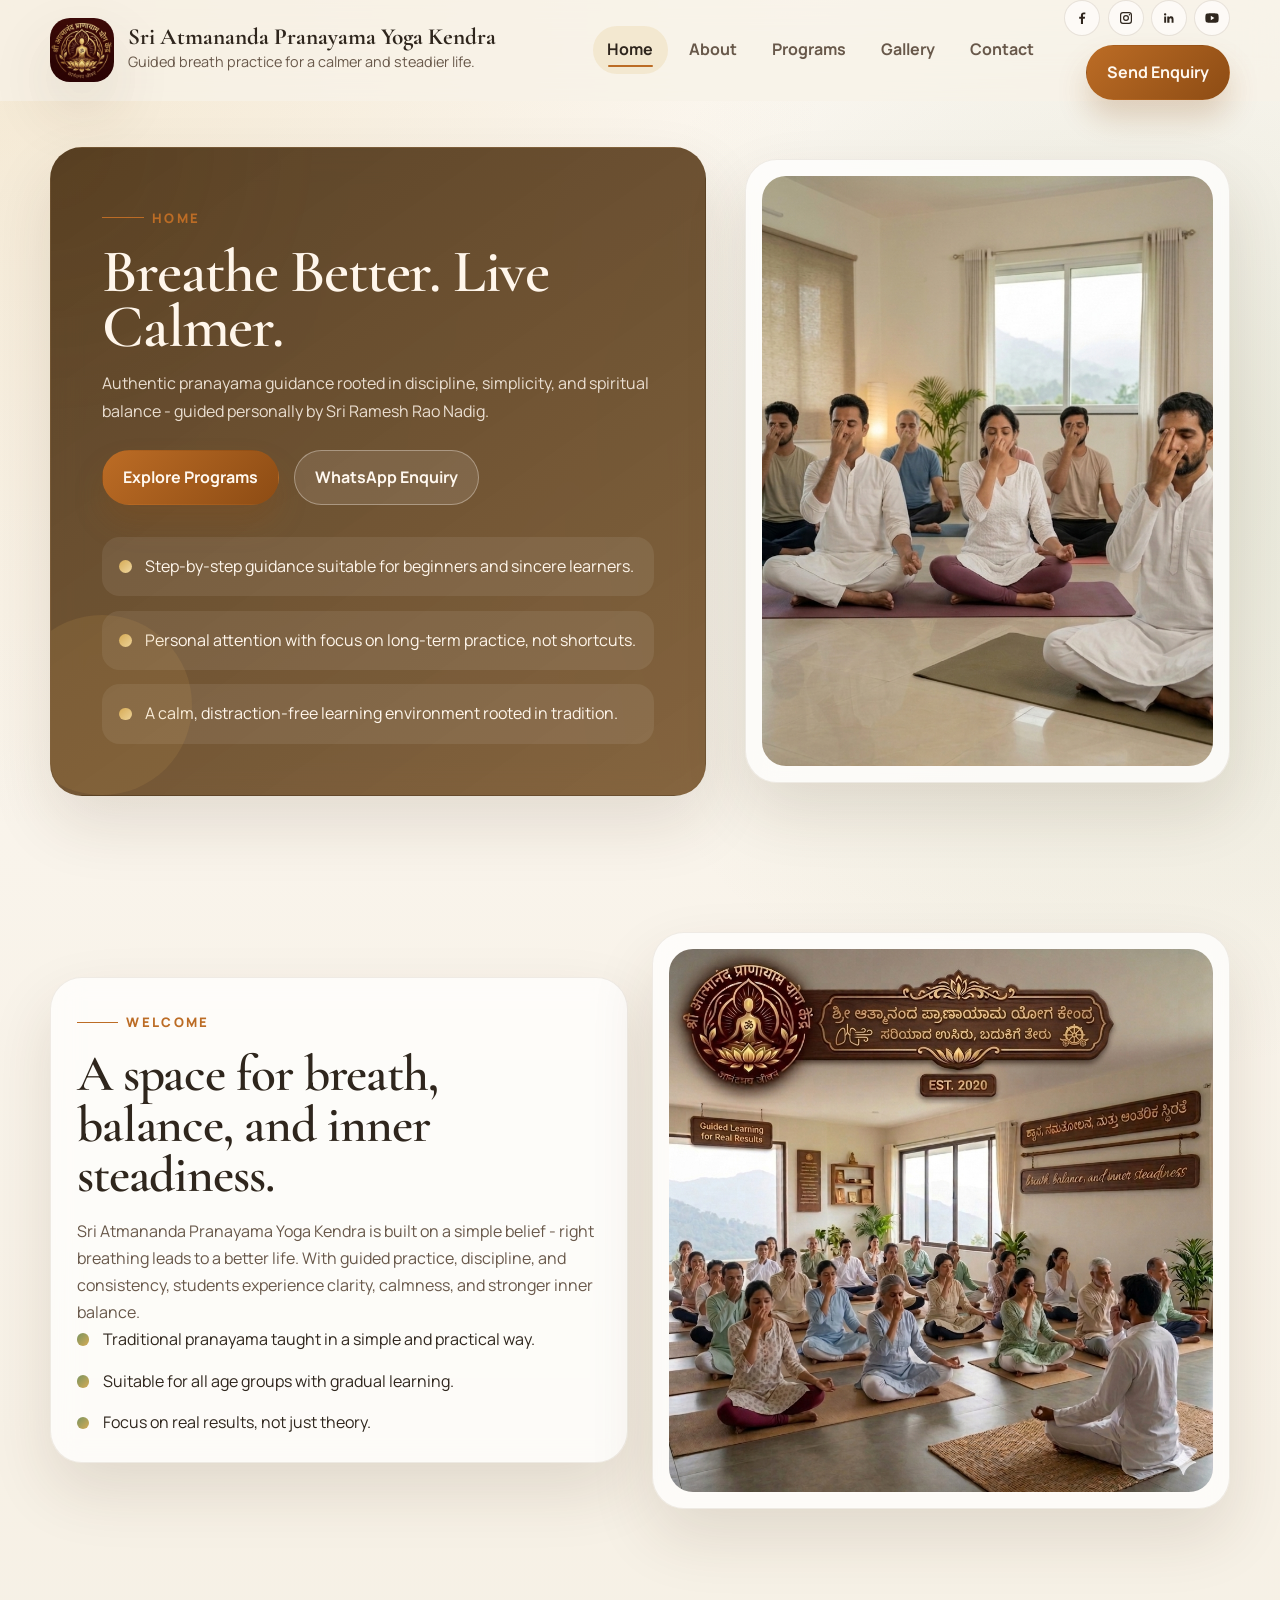
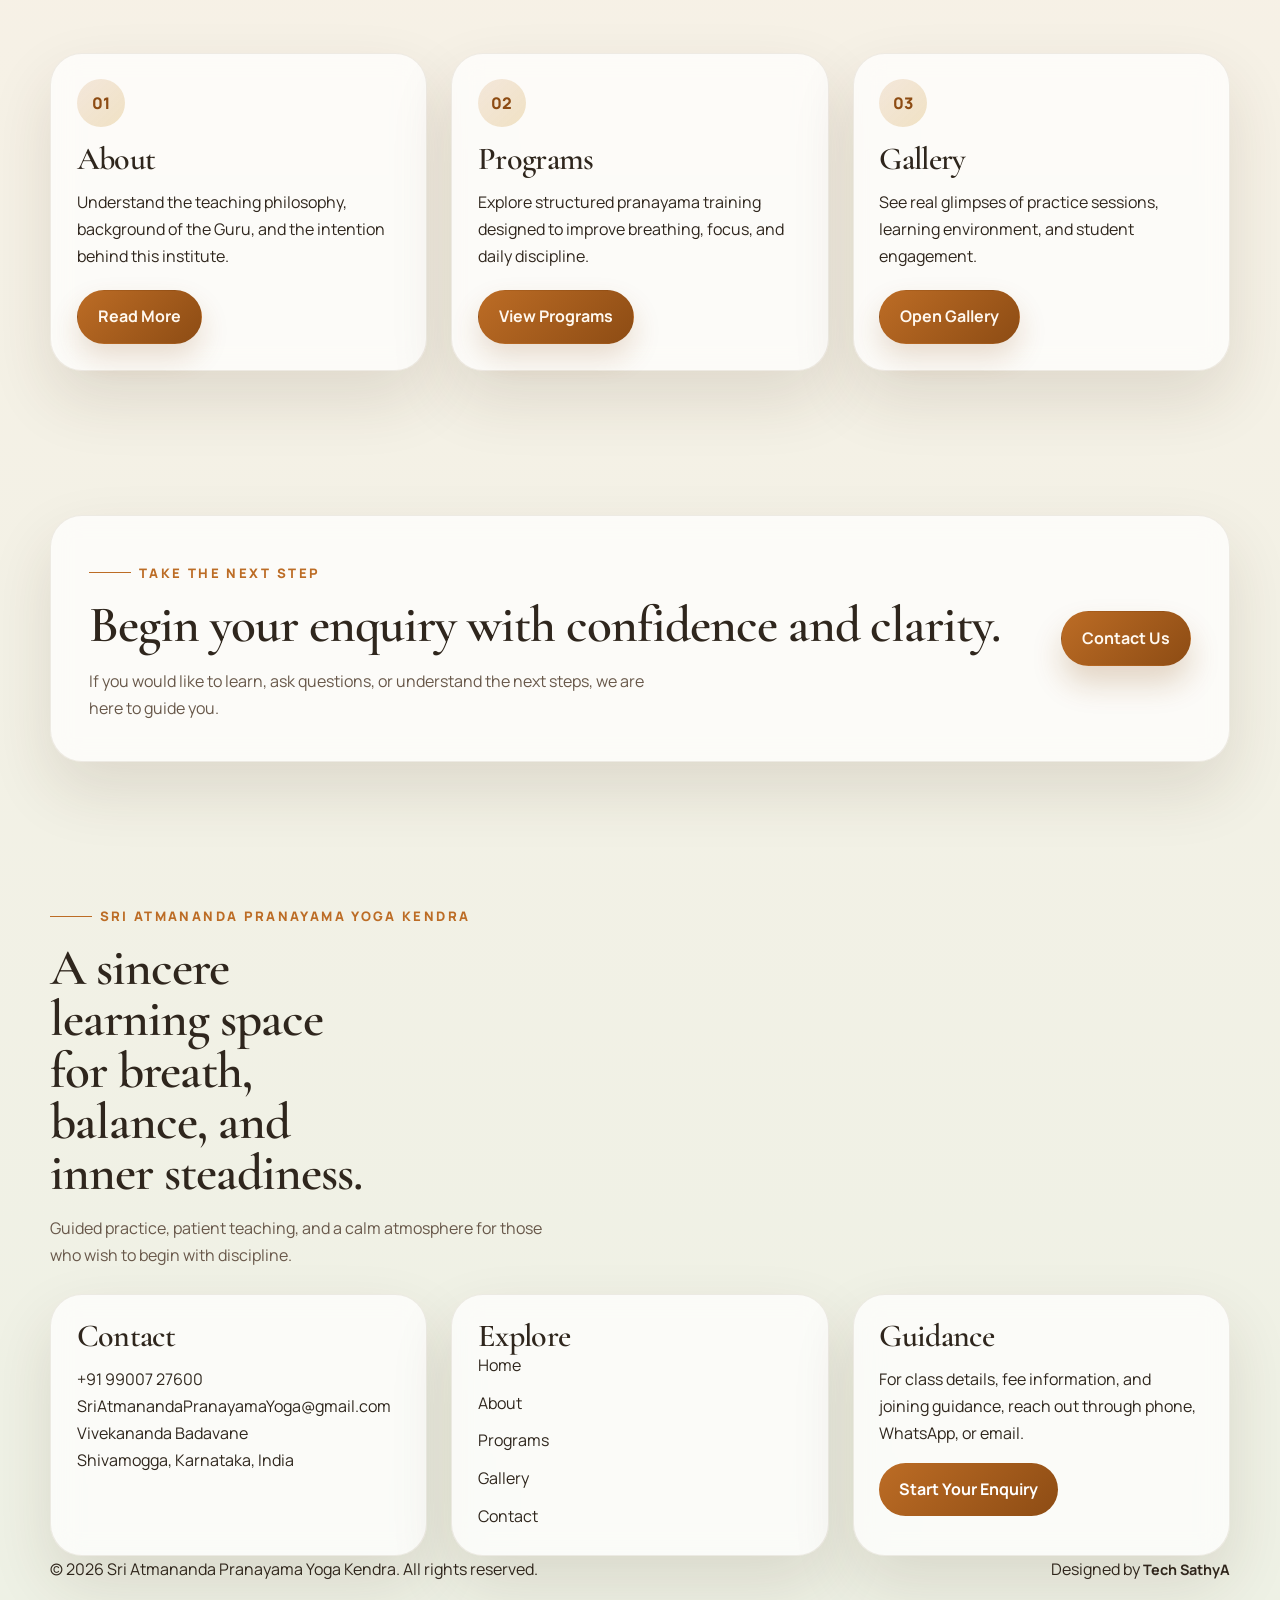
==== commit c77601a9: "Final polish + meta + mobile UX + gallery fix" ====
--- a/index.html
+++ b/index.html
@@ -8,6 +8,16 @@
       name="description"
       content="Authentic pranayama guidance with personal support from Sri Ramesh Rao Nadig for a calmer and steadier life."
     />
+    <link rel="icon" href="assets/images/favicon.png" />
+    <meta property="og:title" content="Sri Atmananda Pranayama Yoga Kendra" />
+    <meta
+      property="og:description"
+      content="Authentic pranayama guidance rooted in discipline and spiritual balance."
+    />
+    <meta property="og:image" content="https://sapyk.github.io/site/assets/images/hero-sanctuary.png" />
+    <meta property="og:url" content="https://sapyk.github.io/site/" />
+    <meta property="og:type" content="website" />
+    <meta name="twitter:card" content="summary_large_image" />
     <link rel="preconnect" href="https://fonts.googleapis.com" />
     <link rel="preconnect" href="https://fonts.gstatic.com" crossorigin />
     <link
--- a/css/main.css
+++ b/css/main.css
@@ -131,6 +131,17 @@
   max-width: 58ch;
 }
 
+.section-title + .section-copy,
+.section-title + .page-hero__copy,
+.section-title + .pricing-card,
+.section-title + .bullet-list,
+.section-title + .program-list,
+.section-title + .info-list,
+.section-title + .button,
+.section-title + .hero-actions {
+  margin-top: 1.1rem;
+}
+
 .button {
   display: inline-flex;
   align-items: center;
@@ -222,6 +233,7 @@
   font-family: "Cormorant Garamond", Georgia, serif;
   font-size: 1.45rem;
   font-weight: 700;
+  line-height: 1.1;
 }
 
 .site-brand__tag {
@@ -236,6 +248,13 @@
   display: flex;
   align-items: center;
   gap: 1rem;
+}
+
+.header-utility {
+  display: flex;
+  flex-direction: column;
+  align-items: flex-end;
+  gap: 0.55rem;
 }
 
 .site-nav {
@@ -455,6 +474,28 @@
   font-size: 2rem;
 }
 
+.content-card h3 + p,
+.program-card h3 + p,
+.gallery-card h3 + p,
+.contact-card h3 + p,
+.story-card h3 + p,
+.footer-card h3 + p {
+  margin-top: 0.85rem;
+}
+
+.content-card .button--ghost {
+  margin-top: 1.2rem;
+  border-color: transparent;
+  background: linear-gradient(135deg, var(--saffron), var(--saffron-deep));
+  color: #fff8ef;
+  box-shadow: 0 14px 28px rgba(141, 76, 20, 0.18);
+}
+
+.content-card .button--ghost:hover {
+  background: linear-gradient(135deg, #c9762a, var(--saffron-deep));
+  color: #fff8ef;
+}
+
 .card-icon {
   display: inline-flex;
   align-items: center;
@@ -558,20 +599,21 @@
 
 .gallery-card img {
   width: 100%;
-  height: 100%;
-  min-height: 280px;
+  aspect-ratio: 4 / 5;
   object-fit: cover;
-  border-radius: calc(var(--radius-xl) - 8px);
-  transition: transform 260ms ease, filter 260ms ease;
+  border-radius: calc(var(--radius-xl) - 18px);
+  transition: transform 0.4s ease, filter 260ms ease;
 }
 
 .gallery-card:hover img {
-  transform: scale(1.04);
+  transform: scale(1.05);
   filter: saturate(1.08);
 }
 
 .gallery-card figcaption {
-  margin-top: 1rem;
+  position: static;
+  margin-top: 0.6rem;
+  font-size: 0.95rem;
   color: var(--muted);
 }
 
@@ -661,12 +703,20 @@
 }
 
 .footer-bottom {
-  grid-template-columns: repeat(2, minmax(0, 1fr));
-  align-items: center;
-  margin-top: 1.5rem;
-  padding-top: 1.2rem;
-  border-top: 1px solid var(--line);
-  color: var(--muted);
+  display: flex;
+  justify-content: space-between;
+  align-items: center;
+}
+
+.footer-bottom strong {
+  font-weight: 700;
+  font-size: 0.9rem;
+}
+
+.footer-card .button {
+  background: linear-gradient(135deg, var(--saffron), var(--saffron-deep));
+  color: #fff;
+  border: none;
 }
 
 [data-reveal] {
@@ -864,3 +914,197 @@
   }
 }
 
+body {
+  overflow-x: hidden;
+}
+
+.social-icons {
+  display: flex;
+  align-items: center;
+  gap: 0.45rem;
+  flex-wrap: wrap;
+}
+
+.social-icons a {
+  display: inline-flex;
+  align-items: center;
+  justify-content: center;
+  width: 2.25rem;
+  height: 2.25rem;
+  border-radius: 999px;
+  border: 1px solid var(--line);
+  background: rgba(255, 255, 255, 0.58);
+  color: var(--text);
+  font-size: 0.78rem;
+  font-weight: 800;
+  transition:
+    transform var(--transition),
+    background var(--transition),
+    color var(--transition);
+}
+
+.social-icons svg {
+  width: 1rem;
+  height: 1rem;
+  fill: currentColor;
+}
+
+.social-icons a:hover {
+  transform: translateY(-2px);
+  background: rgba(214, 171, 85, 0.18);
+  color: var(--saffron-deep);
+}
+
+.gallery-card figcaption {
+  padding: 0 0.2rem;
+  color: var(--muted);
+  font-weight: 600;
+  line-height: 1.5;
+}
+
+.video-wrapper {
+  margin-top: 1.25rem;
+}
+
+.video-wrapper iframe {
+  width: 100%;
+  border: 0;
+  border-radius: 16px;
+  box-shadow: var(--shadow);
+  background: #000;
+}
+
+.footer-card .button {
+  margin-top: 1rem;
+}
+
+.footer-bottom p:last-child {
+  justify-self: end;
+  text-align: right;
+}
+
+.footer-bottom a {
+  font-weight: 700;
+  font-size: 0.9rem;
+}
+
+.info-list li span,
+.bullet-list li span,
+.program-list li span {
+  display: block;
+}
+
+.contact-address {
+  line-height: 1.4;
+}
+
+.contact-address [data-config-text] {
+  display: inline;
+}
+
+.scroll-top {
+  position: fixed;
+  right: 20px;
+  bottom: 20px;
+  width: 45px;
+  height: 45px;
+  border: none;
+  border-radius: 50%;
+  background: var(--saffron);
+  color: #fff;
+  display: none;
+  align-items: center;
+  justify-content: center;
+  cursor: pointer;
+  z-index: 100;
+  box-shadow: 0 14px 30px rgba(141, 76, 20, 0.3);
+}
+
+.scroll-top.is-visible {
+  display: inline-flex;
+}
+
+@media (max-width: 1080px) {
+  .header-actions {
+    flex-wrap: wrap;
+    justify-content: flex-end;
+  }
+
+  .header-utility {
+    align-items: flex-end;
+  }
+
+  .social-icons {
+    justify-content: flex-end;
+  }
+}
+
+@media (max-width: 820px) {
+  .header-bar {
+    gap: 0.75rem;
+  }
+
+  .site-brand {
+    max-width: calc(100% - 4rem);
+  }
+
+  .header-actions {
+    margin-left: auto;
+    gap: 0.75rem;
+  }
+
+  .header-utility {
+    width: auto;
+  }
+
+  .social-icons a {
+    width: 2.1rem;
+    height: 2.1rem;
+    font-size: 0.72rem;
+  }
+
+  .video-wrapper iframe {
+    height: 280px;
+  }
+
+  .footer-bottom p:last-child {
+    justify-self: start;
+    text-align: left;
+  }
+
+  .scroll-top {
+    right: 16px;
+    bottom: 16px;
+  }
+}
+
+@media (max-width: 560px) {
+  .social-icons {
+    width: 100%;
+    justify-content: flex-end;
+  }
+
+  .social-icons a {
+    width: 2rem;
+    height: 2rem;
+  }
+}
+
+.gallery-card figcaption {
+  text-align: center;
+  font-weight: 700;
+}
+
+@media (max-width: 768px) {
+  .social-icons {
+    display: none;
+  }
+
+  .section-block {
+    padding: 2.5rem 0;
+  }
+
+  .hero-panel {
+    min-height: auto;
+  }
+}
